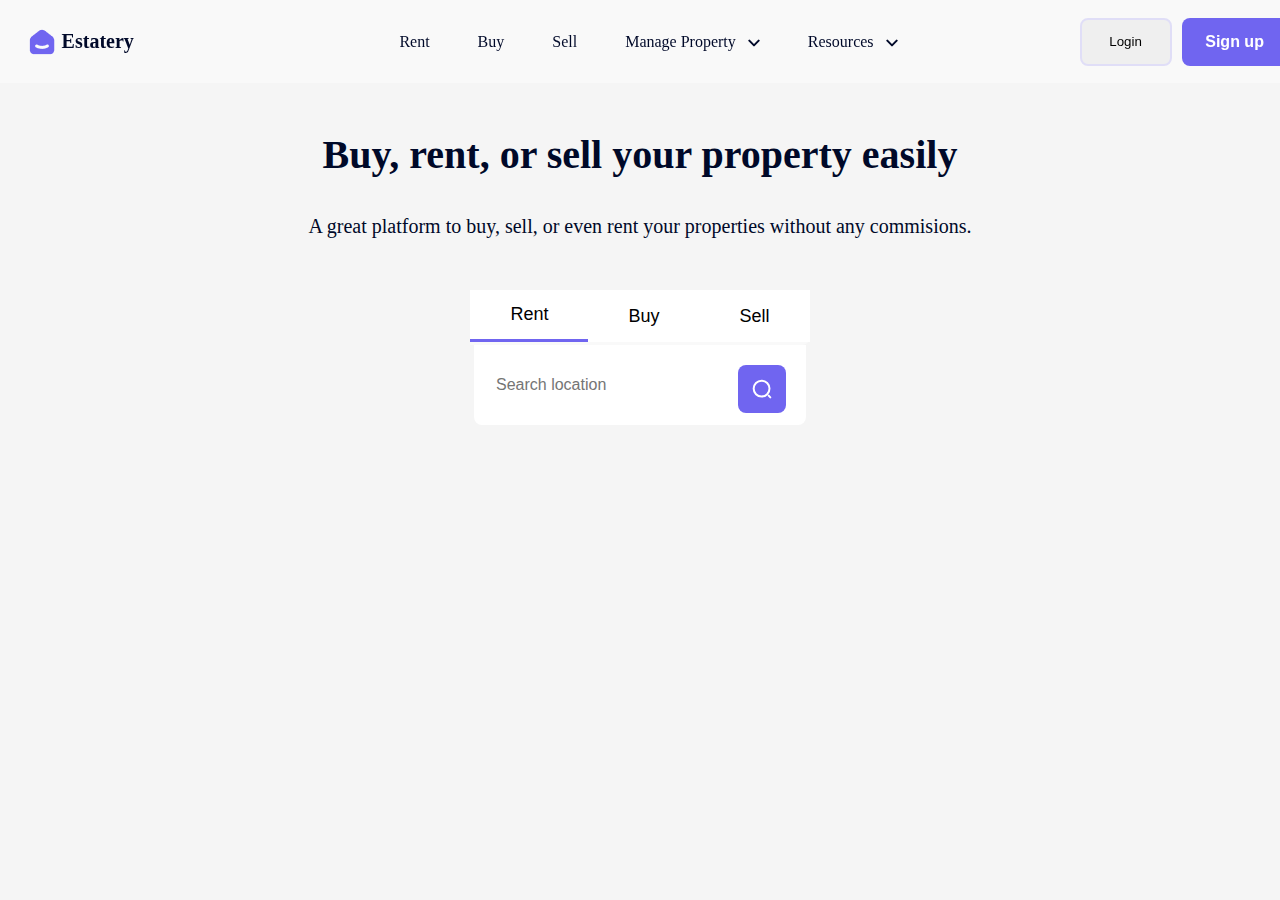
==== index.html @ b4896150 "add header of site" ====
<!DOCTYPE html>
<html lang="en" dir="ltr">
  <head>
    <meta charset="UTF-8" />
    <meta name="viewport" content="width=device-width, initial-scale=1.0" />
    <title>Estatery-website</title>
    <link rel="preconnect" href="https://fonts.googleapis.com" />
    <link rel="preconnect" href="https://fonts.gstatic.com" crossorigin />
    <link
      href="https://fonts.googleapis.com/css2?family=Plus+Jakarta+Sans:ital,wght@0,200..800;1,200..800&display=swap"
      rel="stylesheet"
    />
    <link rel="stylesheet" href="./assest/css/style.css" />
  </head>
  <body>
    <header>
      <div class="header-mobile">
        <div class="logo">
          <img src="./assest/img/logo-mobile.png" alt="logo" />
          <p class="text-logo">Estatery</p>
        </div>
        <div class="hamburger-line">
          <div class="line"></div>
          <div class="line"></div>
        </div>
        <div class="header">
          <div class="login">
            <button class="btn-primary">Sign up</button>
            <button class="btn-secend">Login</button>
          </div>
          <div class="nav">
            <ul class="nav-list">
              <li><a href="#">Rent</a></li>
              <li><a href="#">Buy</a></li>
              <li><a href="#">Sell</a></li>
              <li class="nav-list_children">
                <a href="#">
                  <span>Manage Property</span>
                  <img src="./assest/img/down.svg" alt="down-icon" />
                </a>
              </li>
              <li class="nav-list_children">
                <a href="#"
                  ><span>Resources</span>
                  <img src="./assest/img/down.svg" alt="" />
                </a>
              </li>
            </ul>
          </div>
        </div>
      </div>
      <div class="main-content">
        <h2 class="main-content__heading">
          Buy, rent, or sell your property easily
        </h2>
        <p class="main-content__text">
          A great platform to buy, sell, or even rent your properties without
          any commisions.
        </p>
      </div>
      <div class="box">
        <div class="box-model">
          <button class="boxlinks">Rent</button>
          <button class="boxlinks">Buy</button>
          <button class="boxlinks">Sell</button>
        </div>
        <div class="box-selector">
          <input type="search" placeholder="Search location" />
          <div class="img-box-selector">
            <img src="./assest/img/search.svg" alt="search-icon" />
          </div>
        </div>
      </div>
      <div class="Statistics-rent-home">
        <span>
          <span></span>
          <span></span>
        </span>
        <span></span>
      </div>
    
    </header>
  </body>
</html>
---- assest/css/style.css ----
*, *::after, *::before {
    padding: 0;
    margin: 0;
    list-style: none;
    box-sizing: border-box;
}

:root {
    --color-main:rgba(112, 101, 240, 1);
    --color-text:rgba(0, 9, 41, 1);
    --color-content: rgba(255, 255, 255, 0.4);
    --color-body: #F5F5F5;
    --color-text-btn: rgba(255, 255, 255, 1);
    --color-border: 2px solid rgba(224, 222, 247, 1);
    --color-search: #6C727F;
}

html {
    font-size: 100%;
}

body {
    background-color: var(--color-body);
}


.logo {
    display: flex;
    flex-direction: row;
    align-items: center;
    padding: 1.6rem;
    gap:4px;
    

}




.text-logo {
    font-size: 1.25rem;
    font-weight: 700;
    color: var(--color-text);
}

.header-mobile {
    display: flex;
    justify-content: space-between;
    align-items: center;
    backdrop-filter: blur(80px);
    background: var(--color-content);
}


.line {
    width: 18px;
    height: 3px;
    background-color: var(--color-text);
    margin: 8px 0;
    margin-right: 24px;
}

/* header in desktop */

.header {
    display: none;
}
.login {
    display: flex;
    gap: 10px;
    flex-direction: row-reverse;
}

.btn-primary {
    width: 106px;
    height: 48px;
    background-color: var(--color-main);
    color: var(--color-text-btn);
    border-radius: 8px;
    border: none;
    font-weight: 700;
    font-size: 1rem;
    margin-right: 70px;
}
.btn-secend {
    width: 92px;
    height: 48px;
    border: var(--color-border);
    border-radius: 8px;
}
.nav-list {
    display: flex;
    flex-direction: row;
    gap: 48px;    
}
.nav-list li>a {
    text-decoration: none;
    color: var(--color-text);
    font-size: 1rem;
}

.nav-list_children span {
    margin-right: 8px;
}

/* main-content in mobile */

.main-content {
    display: flex;
    align-items: center;
    gap: 32px;
    flex-direction: column;
    justify-content: center;
}

.main-content__heading {
    font-size: 2.5rem;
    text-align: center;
    color: var(--color-text);
    margin-top: 48px;
}

.main-content__text {
    font-size: 1.25rem;
    color: var(--color-text);
    line-height: 32px;
    text-align: center;
}


/* box-search */

.box{    
  display: flex;
  flex-direction: column;
  align-items: center ;
  justify-content: center;
  margin-left: 24px;
  margin-right: 24px;
  
}
.box-model {
    display: flex;
    flex-direction: row;
    justify-content: center;
    margin: 48px 0 0 0;
    border-top-left-radius: 8px;
    border-bottom-right-radius: 8px;
    border-bottom: 3px solid var(--color-content);
}





.box-model button {
    background-color: var(--color-text-btn);
    border: none;
    outline: none;
    cursor: pointer;
    padding: 14px 40px;
    font-size: 18px;
  }


.box-selector {
    border-radius: 0px 0px 8px 8px;
    background-color: var(--color-text-btn);
    width: 332px;
    height: 80px;
    padding: 20px;
    display: flex;
    justify-content: space-between;


}

.box-selector input {
    border: none;
    background: none;
    margin-top: 0;
    font-size: 16px;
    padding-left: 2px;
    color: var(--color-search);

}

.img-box-selector {
    background-color: var(--color-main);
    border-radius: 8px;
    width: 48px;
    height: 48px;
    display: flex;
    justify-content: center;
    align-items: center;
    padding: 14px 0;
}


.boxlinks:hover, .boxlinks:focus {
    color: var(--color-main);
    border-bottom: 3px solid var(--color-main);
}

.box-model button:first-child {
    border-bottom: 3px solid var(--color-main);
} 


.Statistics-rent-home {
    display: flex;
    justify-content: space-between;
    flex-direction: row;
}


@media screen and (min-width: 768px) {
    .hamburger-line {
        display: none;
    }
   
    .header {
        display: flex;
        flex-direction: row-reverse;
        justify-content: space-between;
        align-items: center;
        gap: 182px;
        flex-wrap: nowrap;
        margin-left: 240px;
        flex-shrink: 0;
    }

}


/* 
@media screen and (min-width: 768px) and (max-width: 1118px) {
    
} */
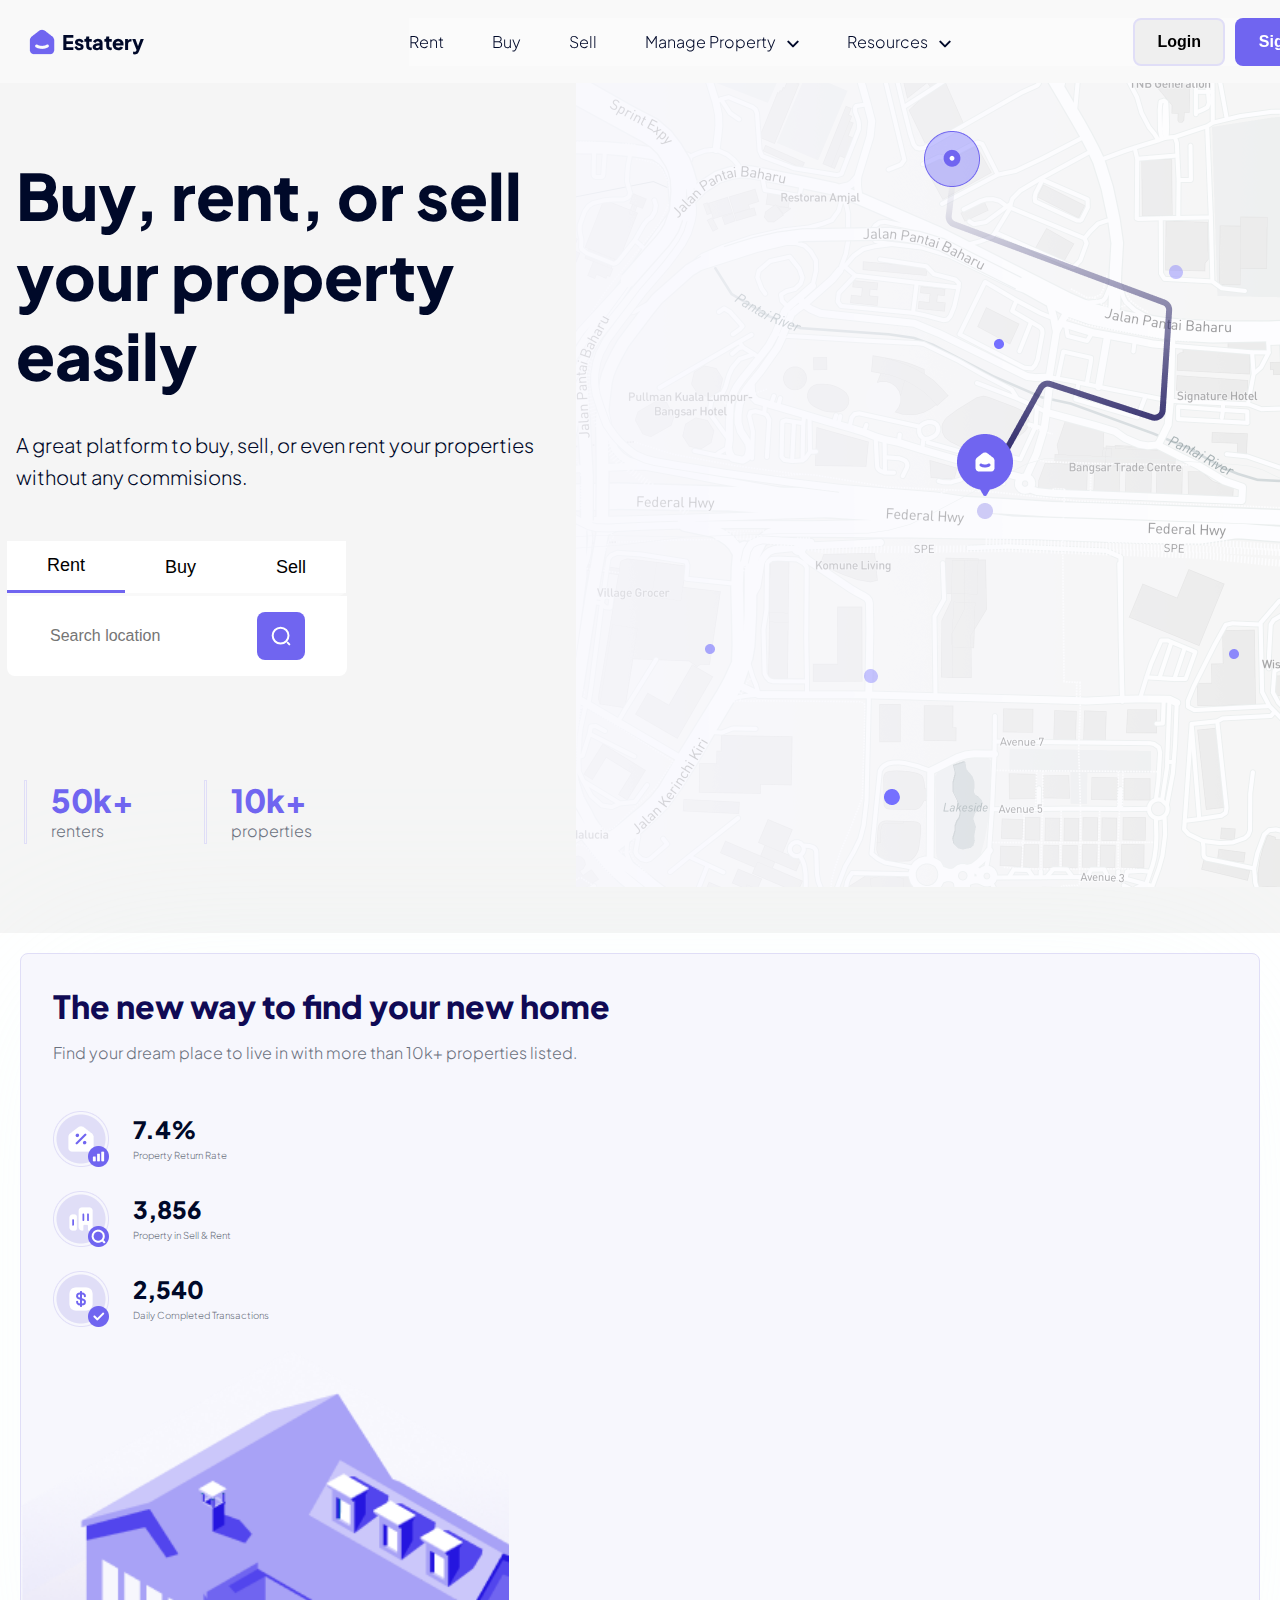
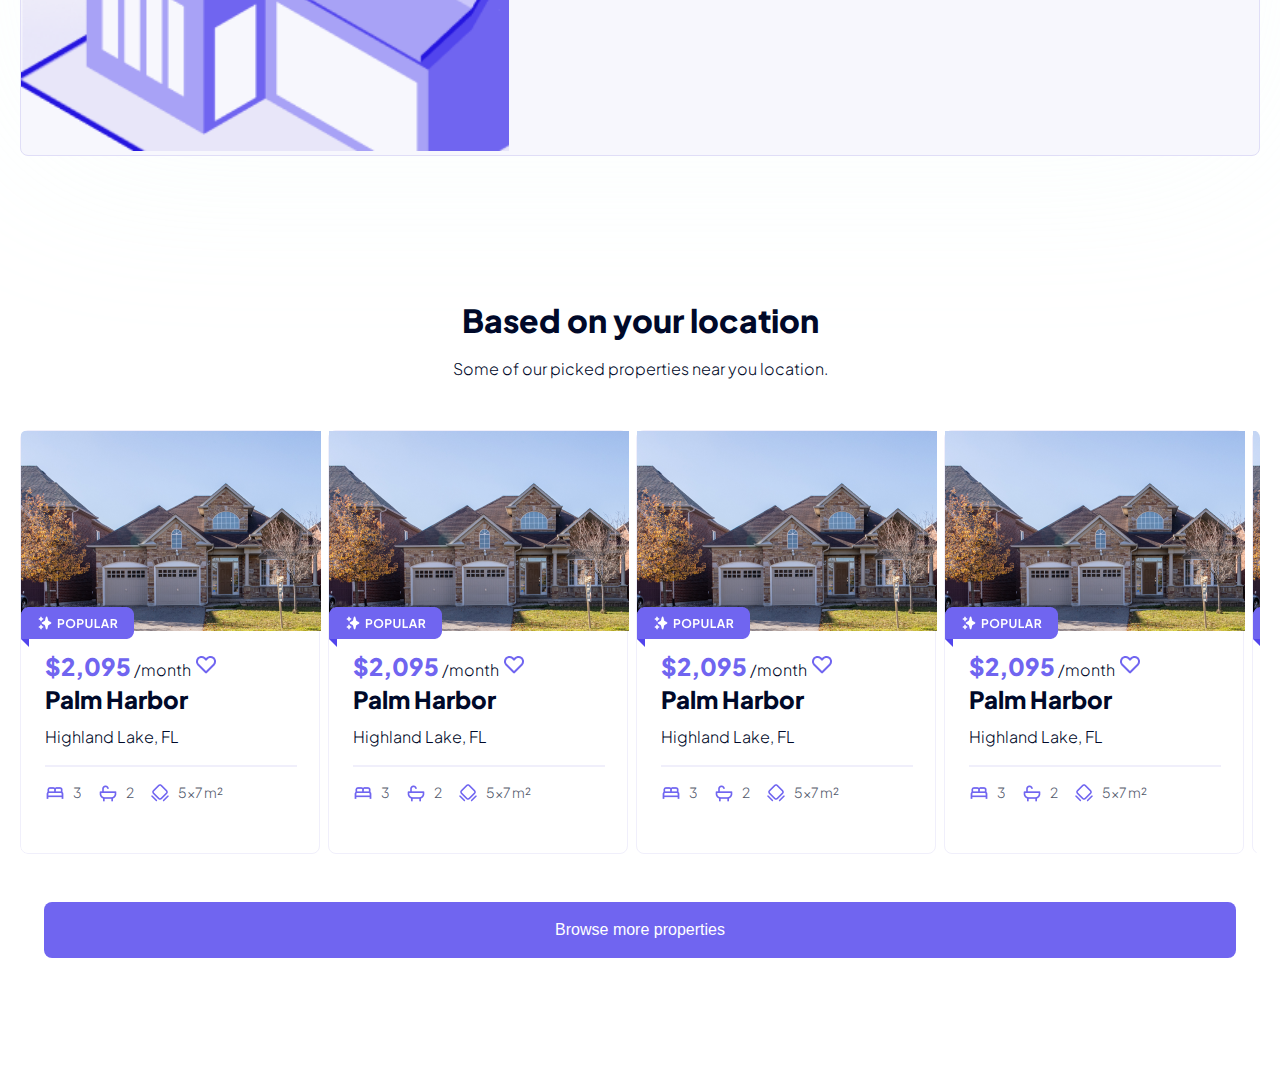
==== commit c903487c: "creat mobile site without footer" ====
--- a/index.html
+++ b/index.html
@@ -4,12 +4,7 @@
     <meta charset="UTF-8" />
     <meta name="viewport" content="width=device-width, initial-scale=1.0" />
     <title>Estatery-website</title>
-    <link rel="preconnect" href="https://fonts.googleapis.com" />
-    <link rel="preconnect" href="https://fonts.gstatic.com" crossorigin />
-    <link
-      href="https://fonts.googleapis.com/css2?family=Plus+Jakarta+Sans:ital,wght@0,200..800;1,200..800&display=swap"
-      rel="stylesheet"
-    />
+    <link rel="stylesheet" href="./assest/css/font.css" />
     <link rel="stylesheet" href="./assest/css/style.css" />
   </head>
   <body>
@@ -49,36 +44,378 @@
           </div>
         </div>
       </div>
-      <div class="main-content">
-        <h2 class="main-content__heading">
-          Buy, rent, or sell your property easily
-        </h2>
-        <p class="main-content__text">
-          A great platform to buy, sell, or even rent your properties without
-          any commisions.
-        </p>
+      <div class="main-box-header">
+        <div class="main-image">
+          <img src="./assest/img/Frame 14074.png" alt="way" />
+        </div>
+        <div>
+          <div class="main-content">
+            <h2 class="main-content__heading">
+              Buy, rent, or sell your property easily
+            </h2>
+            <p class="main-content__text">
+              A great platform to buy, sell, or even rent your properties
+              without any commisions.
+            </p>
+          </div>
+          <div class="model-box">
+            <div class="box box-searching">
+              <div class="box-model">
+                <button class="boxlinks">Rent</button>
+                <button class="boxlinks">Buy</button>
+                <button class="boxlinks">Sell</button>
+              </div>
+              <div>
+                <div class="box-selector">
+                  <input type="search" placeholder="Search location" />
+                  <div class="img-box-selector">
+                    <img src="./assest/img/search.svg" alt="search-icon" />
+                  </div>
+                </div>
+              </div>
+            </div>
+            <div class="statistics">
+              <div class="statistics-line"></div>
+              <span class="statistics-detail">
+                <span>50k+</span>
+                <span class="statistics-rent">renters</span>
+              </span>
+              <div class="statistics-line"></div>
+              <span class="statistics-detail">
+                <span>10k+</span>
+                <span class="statistics-rent">properties</span>
+              </span>
+            </div>
+          </div>
+        </div>
       </div>
-      <div class="box">
-        <div class="box-model">
-          <button class="boxlinks">Rent</button>
-          <button class="boxlinks">Buy</button>
-          <button class="boxlinks">Sell</button>
-        </div>
-        <div class="box-selector">
-          <input type="search" placeholder="Search location" />
-          <div class="img-box-selector">
-            <img src="./assest/img/search.svg" alt="search-icon" />
-          </div>
+    </header>
+    <div class="main">
+      <div class="main-box">
+        <div class="main-text">
+          <h2>The new way to find your new home</h2>
+          <p>
+            Find your dream place to live in with more than 10k+ properties
+            listed.
+          </p>
+        </div>
+        <div class="main-box-detail">
+          <div class="main-detail">
+            <img
+              class="icon"
+              src="./assest/img/return-rate.png"
+              alt="return-rate"
+            />
+            <div>
+              <p class="rate-number">7.4%</p>
+              <p class="rate-text">Property Return Rate</p>
+            </div>
+          </div>
+          <div class="main-detail">
+            <img class="icon" src="./assest/img/sell.png" alt="sell" />
+            <div>
+              <p class="rate-number">3,856</p>
+              <p class="rate-text">Property in Sell & Rent</p>
+            </div>
+          </div>
+          <div class="main-detail">
+            <img
+              class="icon"
+              src="./assest/img/Transactions.png"
+              alt="transactions"
+            />
+            <div>
+              <p class="rate-number">2,540</p>
+              <p class="rate-text">Daily Completed Transactions</p>
+            </div>
+          </div>
+        </div>
+        <div class="box-img">
+          <img class="box-img-home" src="./assest/img/home.png" alt="" />
         </div>
       </div>
-      <div class="Statistics-rent-home">
-        <span>
-          <span></span>
-          <span></span>
-        </span>
-        <span></span>
+      <!-- location home for rent -->
+      <div class="location-home">
+        <div class="location-home__text">
+          <h3 class="location-home__text-heading">Based on your location</h3>
+          <p class="location-home__text-p">
+            Some of our picked properties near you location.
+          </p>
+        </div>
+        <div class="location-home-sections">
+          <div class="location-home-section">
+            <div>
+              <img
+                class="location-home-section-img"
+                src="./assest/img/rent-home-1.png"
+                alt=""
+              />
+              <img class="popular-img" src="./assest/img/popular.png" alt="" />
+            </div>
+            <div class="detail-home">
+              <div>
+                <div class="price">
+                  <span>$2,095</span>
+                  <span class="month-price">/month</span>
+                  <span class="img-heart">
+                    <img
+                      class="img-heart"
+                      src="./assest/img/heart.png"
+                      alt=""
+                    />
+                  </span>
+                  <h4 class="price-title">Palm Harbor</h4>
+                  <p class="price-text">Highland Lake, FL</p>
+                </div>
+                <div class="line-price"></div>
+                <span class="icons-detail-home">
+                  <span class="icon-detail-home">
+                    <img src="./assest/img/Bed.png" alt="bed-icon" />
+                    <span>3</span>
+                  </span>
+                  <span class="icon-detail-home">
+                    <img src="./assest/img/Bath@2x.png" alt="Bath-icon" />
+                    <span>2</span>
+                  </span>
+                  <span class="icon-detail-home">
+                    <img
+                      src="./assest/img/Square Meters.png"
+                      alt="Square-meters-icon"
+                    />
+                    <span>5x7 m²</span>
+                  </span>
+                </span>
+              </div>
+            </div>
+          </div>
+          <div class="location-home-section">
+            <div>
+              <img
+                class="location-home-section-img"
+                src="./assest/img/rent-home-1.png"
+                alt=""
+              />
+              <img class="popular-img" src="./assest/img/popular.png" alt="" />
+            </div>
+            <div class="detail-home">
+              <div>
+                <div class="price">
+                  <span>$2,095</span>
+                  <span class="month-price">/month</span>
+                  <span class="img-heart">
+                    <img
+                      class="img-heart"
+                      src="./assest/img/heart.png"
+                      alt=""
+                    />
+                  </span>
+                  <h4 class="price-title">Palm Harbor</h4>
+                  <p class="price-text">Highland Lake, FL</p>
+                </div>
+                <div class="line-price"></div>
+                <span class="icons-detail-home">
+                  <span class="icon-detail-home">
+                    <img src="./assest/img/Bed.png" alt="bed-icon" />
+                    <span>3</span>
+                  </span>
+                  <span class="icon-detail-home">
+                    <img src="./assest/img/Bath@2x.png" alt="Bath-icon" />
+                    <span>2</span>
+                  </span>
+                  <span class="icon-detail-home">
+                    <img
+                      src="./assest/img/Square Meters.png"
+                      alt="Square-meters-icon"
+                    />
+                    <span>5x7 m²</span>
+                  </span>
+                </span>
+              </div>
+            </div>
+          </div>
+          <div class="location-home-section">
+            <div>
+              <img
+                class="location-home-section-img"
+                src="./assest/img/rent-home-1.png"
+                alt=""
+              />
+              <img class="popular-img" src="./assest/img/popular.png" alt="" />
+            </div>
+            <div class="detail-home">
+              <div>
+                <div class="price">
+                  <span>$2,095</span>
+                  <span class="month-price">/month</span>
+                  <span class="img-heart">
+                    <img
+                      class="img-heart"
+                      src="./assest/img/heart.png"
+                      alt=""
+                    />
+                  </span>
+                  <h4 class="price-title">Palm Harbor</h4>
+                  <p class="price-text">Highland Lake, FL</p>
+                </div>
+                <div class="line-price"></div>
+                <span class="icons-detail-home">
+                  <span class="icon-detail-home">
+                    <img src="./assest/img/Bed.png" alt="bed-icon" />
+                    <span>3</span>
+                  </span>
+                  <span class="icon-detail-home">
+                    <img src="./assest/img/Bath@2x.png" alt="Bath-icon" />
+                    <span>2</span>
+                  </span>
+                  <span class="icon-detail-home">
+                    <img
+                      src="./assest/img/Square Meters.png"
+                      alt="Square-meters-icon"
+                    />
+                    <span>5x7 m²</span>
+                  </span>
+                </span>
+              </div>
+            </div>
+          </div>
+          <div class="location-home-section">
+            <div>
+              <img
+                class="location-home-section-img"
+                src="./assest/img/rent-home-1.png"
+                alt=""
+              />
+              <img class="popular-img" src="./assest/img/popular.png" alt="" />
+            </div>
+            <div class="detail-home">
+              <div>
+                <div class="price">
+                  <span>$2,095</span>
+                  <span class="month-price">/month</span>
+                  <span class="img-heart">
+                    <img
+                      class="img-heart"
+                      src="./assest/img/heart.png"
+                      alt=""
+                    />
+                  </span>
+                  <h4 class="price-title">Palm Harbor</h4>
+                  <p class="price-text">Highland Lake, FL</p>
+                </div>
+                <div class="line-price"></div>
+                <span class="icons-detail-home">
+                  <span class="icon-detail-home">
+                    <img src="./assest/img/Bed.png" alt="bed-icon" />
+                    <span>3</span>
+                  </span>
+                  <span class="icon-detail-home">
+                    <img src="./assest/img/Bath@2x.png" alt="Bath-icon" />
+                    <span>2</span>
+                  </span>
+                  <span class="icon-detail-home">
+                    <img
+                      src="./assest/img/Square Meters.png"
+                      alt="Square-meters-icon"
+                    />
+                    <span>5x7 m²</span>
+                  </span>
+                </span>
+              </div>
+            </div>
+          </div>
+          <div class="location-home-section">
+            <div>
+              <img
+                class="location-home-section-img"
+                src="./assest/img/rent-home-1.png"
+                alt=""
+              />
+              <img class="popular-img" src="./assest/img/popular.png" alt="" />
+            </div>
+            <div class="detail-home">
+              <div>
+                <div class="price">
+                  <span>$2,095</span>
+                  <span class="month-price">/month</span>
+                  <span class="img-heart">
+                    <img
+                      class="img-heart"
+                      src="./assest/img/heart.png"
+                      alt=""
+                    />
+                  </span>
+                  <h4 class="price-title">Palm Harbor</h4>
+                  <p class="price-text">Highland Lake, FL</p>
+                </div>
+                <div class="line-price"></div>
+                <span class="icons-detail-home">
+                  <span class="icon-detail-home">
+                    <img src="./assest/img/Bed.png" alt="bed-icon" />
+                    <span>3</span>
+                  </span>
+                  <span class="icon-detail-home">
+                    <img src="./assest/img/Bath@2x.png" alt="Bath-icon" />
+                    <span>2</span>
+                  </span>
+                  <span class="icon-detail-home">
+                    <img
+                      src="./assest/img/Square Meters.png"
+                      alt="Square-meters-icon"
+                    />
+                    <span>5x7 m²</span>
+                  </span>
+                </span>
+              </div>
+            </div>
+          </div>
+          <div class="location-home-section">
+            <div>
+              <img
+                class="location-home-section-img"
+                src="./assest/img/rent-home-1.png"
+                alt=""
+              />
+              <img class="popular-img" src="./assest/img/popular.png" alt="" />
+            </div>
+            <div class="detail-home">
+              <div>
+                <div class="price">
+                  <span>$2,095</span>
+                  <span class="month-price">/month</span>
+                  <span class="img-heart">
+                    <img
+                      class="img-heart"
+                      src="./assest/img/heart.png"
+                      alt=""
+                    />
+                  </span>
+                  <h4 class="price-title">Palm Harbor</h4>
+                  <p class="price-text">Highland Lake, FL</p>
+                </div>
+                <div class="line-price"></div>
+                <span class="icons-detail-home">
+                  <span class="icon-detail-home">
+                    <img src="./assest/img/Bed.png" alt="bed-icon" />
+                    <span>3</span>
+                  </span>
+                  <span class="icon-detail-home">
+                    <img src="./assest/img/Bath@2x.png" alt="Bath-icon" />
+                    <span>2</span>
+                  </span>
+                  <span class="icon-detail-home">
+                    <img
+                      src="./assest/img/Square Meters.png"
+                      alt="Square-meters-icon"
+                    />
+                    <span>5x7 m²</span>
+                  </span>
+                </span>
+              </div>
+            </div>
+          </div>
+        </div>
+          <button class="btn-browse">Browse more properties</button>
       </div>
-    
-    </header>
+    </div>
   </body>
 </html>
--- a/assest/css/font.css
+++ b/assest/css/font.css
@@ -0,0 +1,40 @@
+@font-face {
+    font-family: "PlusJakartaSans-" ;
+    src: url("../fonts/PlusJakartaSans-Bold.ttf");
+    font-weight: 700;
+    font-style: bold;
+}
+
+
+@font-face {
+    font-family: "PlusJakartaSans" ;
+    src: url("../fonts/PlusJakartaSans-Light.ttf");
+    font-weight: 300;
+    font-style: light;
+}
+
+
+@font-face {
+    font-family: "PlusJakartaSans" ;
+    src: url("../fonts/PlusJakartaSans-ExtraBold.ttf");
+    font-weight: 900;
+    font-weight: bolder;
+}
+
+
+@font-face {
+    font-family: "PlusJakartaSans" ;
+    src: url("../fonts/PlusJakartaSans-Medium.ttf");
+    font-weight: 600;
+}
+
+
+
+@font-face {
+    font-family: "Mulish" ;
+    src: url("../fonts/PlusJakartaSans-Regular.ttf") format(".ttf");
+    font-weight: 400;
+}
+
+
+
--- a/assest/css/style.css
+++ b/assest/css/style.css
@@ -13,6 +13,12 @@
     --color-text-btn: rgba(255, 255, 255, 1);
     --color-border: 2px solid rgba(224, 222, 247, 1);
     --color-search: #6C727F;
+    --color-line: rgba(224, 222, 247, 1);
+    --color-new-home: rgba(16, 10, 85, 1);
+    --color-main-content: rgba(247, 247, 253, 1);
+    --border-div: 1.5px solid rgba(240, 239, 251, 1);
+
+
 }
 
 html {
@@ -21,6 +27,8 @@
 
 body {
     background-color: var(--color-body);
+    font-family: "PlusJakartaSans", sans-serif;    /* overflow-x: hidden; */
+    
 }
 
 
@@ -31,11 +39,7 @@
     padding: 1.6rem;
     gap:4px;
     
-
-}
-
-
-
+}
 
 .text-logo {
     font-size: 1.25rem;
@@ -84,6 +88,9 @@
 }
 .btn-secend {
     width: 92px;
+    font-weight: 700;
+    font-size: 1rem;
+    line-height: 24px;
     height: 48px;
     border: var(--color-border);
     border-radius: 8px;
@@ -103,117 +110,10 @@
     margin-right: 8px;
 }
 
-/* main-content in mobile */
-
-.main-content {
-    display: flex;
-    align-items: center;
-    gap: 32px;
-    flex-direction: column;
-    justify-content: center;
-}
-
-.main-content__heading {
-    font-size: 2.5rem;
-    text-align: center;
-    color: var(--color-text);
-    margin-top: 48px;
-}
-
-.main-content__text {
-    font-size: 1.25rem;
-    color: var(--color-text);
-    line-height: 32px;
-    text-align: center;
-}
-
-
-/* box-search */
-
-.box{    
-  display: flex;
-  flex-direction: column;
-  align-items: center ;
-  justify-content: center;
-  margin-left: 24px;
-  margin-right: 24px;
-  
-}
-.box-model {
-    display: flex;
-    flex-direction: row;
-    justify-content: center;
-    margin: 48px 0 0 0;
-    border-top-left-radius: 8px;
-    border-bottom-right-radius: 8px;
-    border-bottom: 3px solid var(--color-content);
-}
-
-
-
-
-
-.box-model button {
-    background-color: var(--color-text-btn);
-    border: none;
-    outline: none;
-    cursor: pointer;
-    padding: 14px 40px;
-    font-size: 18px;
-  }
-
-
-.box-selector {
-    border-radius: 0px 0px 8px 8px;
-    background-color: var(--color-text-btn);
-    width: 332px;
-    height: 80px;
-    padding: 20px;
-    display: flex;
-    justify-content: space-between;
-
-
-}
-
-.box-selector input {
-    border: none;
-    background: none;
-    margin-top: 0;
-    font-size: 16px;
-    padding-left: 2px;
-    color: var(--color-search);
-
-}
-
-.img-box-selector {
-    background-color: var(--color-main);
-    border-radius: 8px;
-    width: 48px;
-    height: 48px;
-    display: flex;
-    justify-content: center;
-    align-items: center;
-    padding: 14px 0;
-}
-
-
-.boxlinks:hover, .boxlinks:focus {
-    color: var(--color-main);
-    border-bottom: 3px solid var(--color-main);
-}
-
-.box-model button:first-child {
-    border-bottom: 3px solid var(--color-main);
-} 
-
-
-.Statistics-rent-home {
-    display: flex;
-    justify-content: space-between;
-    flex-direction: row;
-}
-
-
+
+.main-image {
+    display: none;
+}
 @media screen and (min-width: 768px) {
     .hamburger-line {
         display: none;
@@ -227,13 +127,462 @@
         gap: 182px;
         flex-wrap: nowrap;
         margin-left: 240px;
+        backdrop-filter: blur(80px);
         flex-shrink: 0;
-    }
-
-}
-
-
-/* 
-@media screen and (min-width: 768px) and (max-width: 1118px) {
-    
-} */+    
+   }
+   .main-image {
+    display: block;
+    width: 704px;
+    height: 850px;
+   }
+}
+
+/* main-content in mobile */
+
+.main-content {
+    display: flex;
+    align-items: center;
+    gap: 32px;
+    flex-direction: column;
+    /* justify-content: center; */
+    padding-left: 16px;
+    padding-right: 16px;
+}
+
+.main-content__heading {
+    font-size: 2.5rem;
+    text-align: center;
+    color: var(--color-text);
+    margin-top: 48px;
+}
+
+.main-content__text {
+    font-size: 1.25rem;
+    color: var(--color-text);
+    line-height: 32px;
+    text-align: center;
+}
+
+.box-searching {
+    display: none ;
+}
+
+@media screen and (min-width:768px) {
+    .main-box-header {
+        display: flex;
+        flex-direction: row-reverse;
+        margin-left: 160px;
+    }
+    
+    .main-content {
+        display: flex;
+        gap: 32px;
+        flex-direction: column;
+    }
+    .main-content__heading {
+          font-size: 4rem;
+        width: 544px;
+        height: 210px;
+        text-align: left;
+        margin-top: 72px;
+    }
+    .model-box {
+        display: flex;
+        flex-direction: column-reverse;
+        position: absolute;
+
+        
+
+    }
+    .box-searching {
+        margin-bottom: 56px;
+    }
+
+}
+/* box-search */
+
+.box{    
+    display: flex;
+    flex-direction: column;
+    align-items: center ;
+    justify-content: center;
+    width: 327px;
+  }
+  .model-box {
+    display: flex;
+    justify-content: center;
+    align-items: center;
+    flex-direction: column;
+    /* margin-left: 60px; */
+
+  }
+  .box-model {
+      display: flex;
+      flex-direction: row;
+      justify-content: center;
+      margin: 48px 0 0 0;
+      border-top-left-radius: 8px;
+      border-bottom-right-radius: 8px;
+      border-bottom: 3px solid var(--color-content);
+      /* width: 375px; */
+
+  }
+
+  
+  .box-model button {
+      background-color: var(--color-text-btn);
+      border: none;
+      outline: none;
+      cursor: pointer;
+      padding: 14px 40px;
+      font-size: 18px;
+    }
+  
+  
+  .box-selector {
+      border-radius: 0px 0px 8px 8px;
+      background-color: var(--color-text-btn);
+      width: 340px;
+      height: 80px;
+      padding: 14px;
+      display: flex;
+      justify-content: center;
+      align-items: center;
+  
+  
+  }
+  
+  .box-selector input {
+      border: none;
+      background: none;
+      margin-top: 0;
+      font-size: 16px;
+      padding-left: 2px;
+      color: var(--color-search);
+  
+  }
+  
+  .img-box-selector {
+      background-color: var(--color-main);
+      border-radius: 8px;
+      width: 48px;
+      height: 48px;
+      display: flex;
+      justify-content: center;
+      align-items: center;
+      padding: 14px 0;
+  }
+  
+  
+  .boxlinks:hover, .boxlinks:focus {
+      color: var(--color-main);
+      border-bottom: 3px solid var(--color-main);
+  }
+  
+  .box-model button:first-child {
+      border-bottom: 3px solid var(--color-main);
+      /* color: var(--color-main); */
+
+  } 
+  
+  
+  .statistics {
+      display: flex;
+      margin: 48px 0;    
+  }
+  
+  .statistics-line {
+      width: 3px;
+      height: 64px;
+      border: 1px solid var(--color-line);
+      margin-left: 24px;
+      margin-right: 24px;
+  }
+  
+  .statistics-detail span:first-child {
+      font-size: 32px;
+      font-weight: 700;
+      color: var(--color-main);
+      /* margin-right: 80px; */
+      margin-right: 46px;
+  }
+  
+  .statistics-rent {
+      color: var(--color-search);
+      font-size: 16px;
+  } 
+  
+  .statistics-properties {
+      margin-left: 27px;
+  }
+  
+  .main {
+      background-color: var(--color-text-btn);
+      padding: 20px;
+      
+  }
+  
+  
+  .main-box {
+      border: 1.5px solid var(--color-line);
+      background-color: var(--color-main-content);
+      box-shadow: 0px 4px 200px 0px rgba(232, 249, 247, 0.2);
+      /* margin: 48px 24px; */
+      border-radius: 8px;
+      margin-bottom: 48px;
+  }
+  
+  .main-text  {
+      margin: 32px 19px 48px 32px;
+  
+  }
+  .main-text h2{
+      font-size: 32px;
+      font-weight: 700;
+      color: var(--color-new-home);
+      margin-bottom: 1rem;
+      margin-top: 2rem;
+  }
+  
+  .main-text p{
+      font-size: 16px;
+      font-weight: 14px;
+      color: var(--color-search);
+      margin-bottom: 3rem;
+  }
+  
+  
+  .icon {
+      width: 56px;
+      height: 56px;
+      margin-left: 2rem;
+  }
+  .box-img {
+      overflow-x: hidden;
+  }
+  
+  
+  .box-img-home {
+      height: 400px;
+  
+  }
+  
+  
+  .main-detail {
+      display: flex;
+      gap: 24px;
+      margin-bottom: 24px;
+      
+  }
+  
+  .rate-number {
+      font-size: 1.5rem;
+      font-weight: 700;
+      line-height: 2.25rem;
+      color: var(--color-text);
+  }
+  
+  
+  .rate-text {
+      font-size: 0.6rem;
+      font-weight: 400;
+      text-align: center;
+      line-height: 1.01rem;
+      color: var(--color-search);
+  }
+  
+  .box-search-location {
+    display: none;
+  }
+  
+  
+  @media screen and (min-width:768px) {
+    
+    .main-content__text {
+      text-align: left;  
+      margin-top: 32px; 
+     }
+      .main-content__heading {
+          font-size: 4rem;
+          width: 544px;
+          height: 210px;
+          text-align: left;
+          margin-top: 72px;
+  
+      }
+      .statistics .statistics-detail{
+        display: flex;
+        flex-direction: column;
+      }
+      .box-search-location {
+        width: 783px;
+        height: 104px;
+        position: relative;
+        top: 702px;
+        left: 160px;
+        border-radius: 0px 8px 8px 8px;
+        background: var(--color-body);
+      }
+    
+  }
+  
+/* location part */
+
+.location-home {
+    height: 850px;
+    display: flex;
+    flex-direction: column;
+}
+
+
+.location-home__text {
+    padding: 48px 24px;
+    color: var(--color-text);
+}
+
+.location-home__text-heading {
+    font-size: 2rem;
+    line-height: 40px;
+    font-weight: 700;
+    margin-top: 48px;
+    text-align: center;
+}
+
+.location-home__text-p {
+    line-height: 25.6px;
+    font-size: 16px;
+    text-align: center;
+    margin-top: 16px;
+}
+
+.location-home-sections {
+    display: flex;
+    overflow-x: auto;
+    flex-direction: row;
+    flex-wrap: nowrap;
+    gap: 8px;
+    border-radius: 8px;
+
+}
+
+
+.location-home-section {
+    border-radius: 8px;
+    border: var(--border-div);
+    width: 300px;
+    height: 424px;
+    background-color: var(--color-text-btn);
+    flex-shrink: 0;
+    position: relative;
+}
+
+.popular-img {
+    position: absolute;
+    top: 11rem;
+}
+
+.price {
+    margin: 16px  63px  4px 24px;
+    position: relative;
+    /* 8 top shod */
+}
+
+.month-price {
+    color: var(--color-text)
+}
+
+.img-heart-border {
+    display: flex;
+    justify-content: center;
+    align-items: center;
+    width: 48px;
+    height: 48px;
+    position: absolute;
+    left: 12rem;
+    top: 4px;
+    border-radius: 50%;
+    border: 1.5px solid rgba(232, 230, 249, 1);
+}
+
+.img-heart {
+    width: 24px;
+    height: 24px;
+  
+}
+
+.price span:first-child {
+    font-size: 1.5rem;
+    color: var(--color-main);
+    font-weight: 800;
+}
+
+.price-title {
+    font-size: 1.5rem;
+    line-height: 36px;
+    font-weight: 700;
+    color: var(--color-text);
+}
+
+.price-text {
+    color: var(--color-text);
+    font-size: 1rem;
+    font-weight: 400;
+    line-height: 24px;
+    margin-top: 8px;
+
+}
+
+.line-price {
+    width: 252px;
+    height: 0px;
+    top: 356px;
+    left: 32px;
+    border: var(--border-div);
+    margin: 16px 24px;
+}
+.icons-detail-home {
+    margin: 16px 96px 32px 24px;
+    display: flex;
+    gap: 16px;
+}
+
+.icon-detail-home {
+    width: 180px;
+    display: flex;
+    gap: 8px;
+    height: 20px;
+    
+}
+ .icon-detail-home span {
+    font-size: 0.875rem;
+    font-weight: 400;
+    opacity: 70%;
+    text-wrap: nowrap;
+    color: var(--color-text);
+ }
+
+.icon-detail-home img {
+    width: 20px;
+    height: 20px;
+}
+
+.btn-browse {
+    font-size: 1rem;
+    align-items: center;
+    line-height: 24px;
+    background-color: var(--color-main);
+    margin: 48px 24px;
+    border: none;
+    color: var(--color-text-btn);
+    border-radius: 8px;
+    padding: 16px 32px;
+    text-wrap: nowrap;
+    /* top: 716px;
+    left: 24px;
+    gap: 10px; */
+}
+
+
+
+
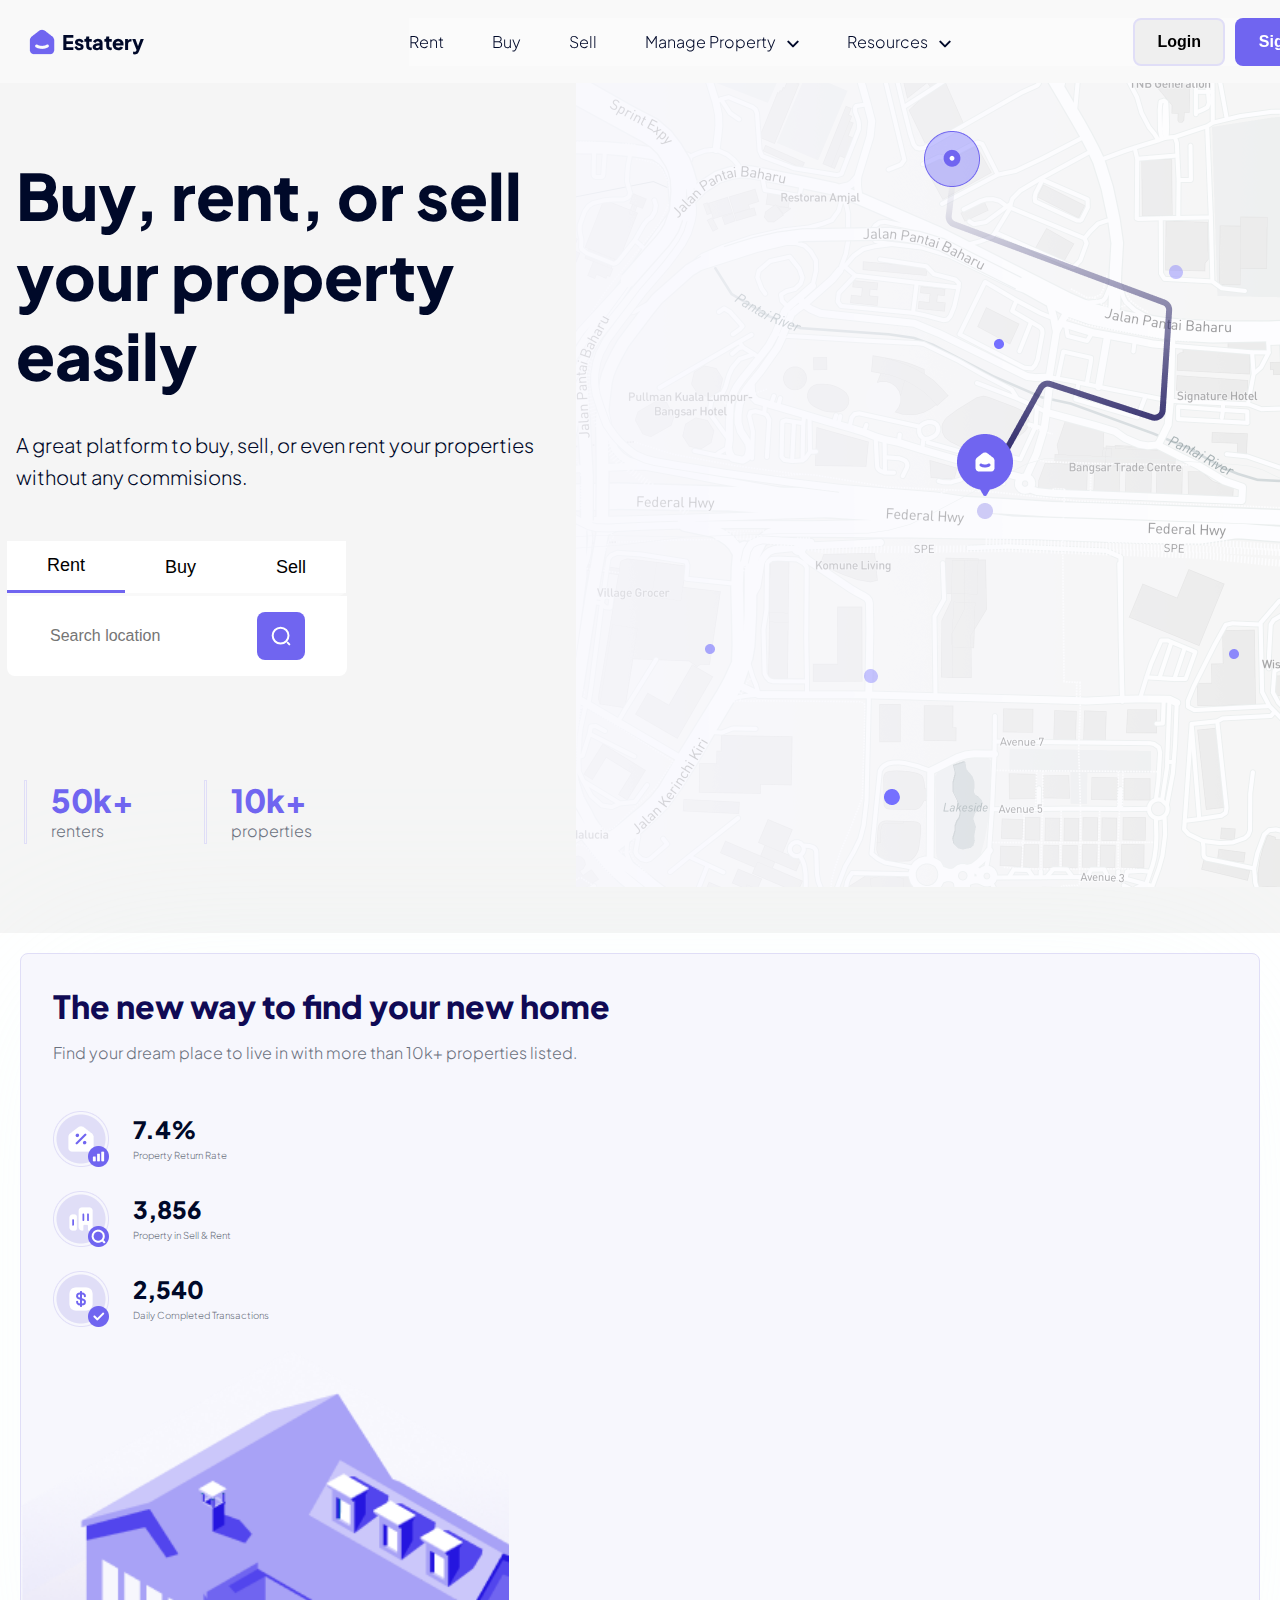
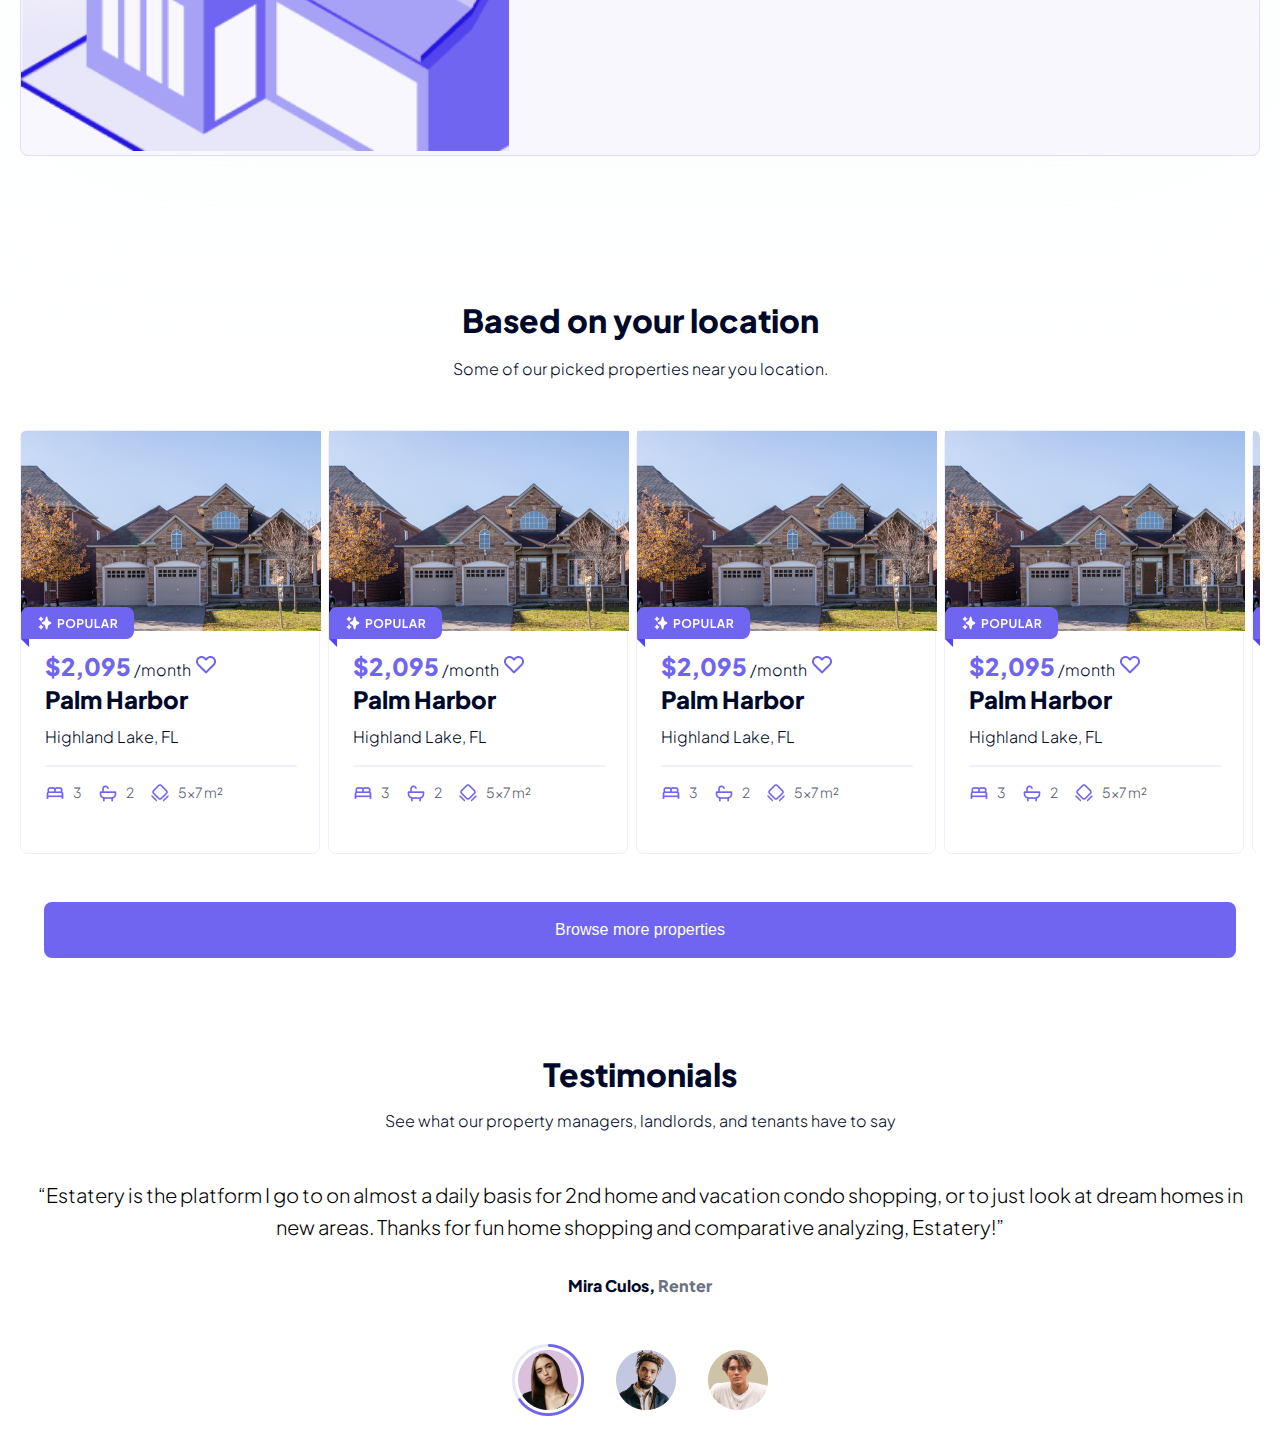
==== commit fe8e57ce: "creat Testimonials-contact" ====
--- a/index.html
+++ b/index.html
@@ -414,7 +414,25 @@
             </div>
           </div>
         </div>
-          <button class="btn-browse">Browse more properties</button>
+        <button class="btn-browse">Browse more properties</button>
+      </div>
+      <div class="Testimonials">
+        <h3>Testimonials</h3>
+        <p>
+          See what our property managers, landlords, and tenants have to say
+        </p>
+      </div>
+      <div class="Testimonials-content">
+        <p class="Testimonials-content_text">
+          “Estatery is the platform I go to on almost a daily basis for 2nd home
+          and vacation condo shopping, or to just look at dream homes in new
+          areas. Thanks for fun home shopping and comparative analyzing,
+          Estatery!”
+        </p>
+        <p class="author">Mira Culos, <span>Renter</span> </p>
+      </div>
+      <div class="Testimonials-contant">
+        <img class="Testimonials-contant__img" src="./assest/img/Testimonials-contact.png" alt="">
       </div>
     </div>
   </body>
--- a/assest/css/style.css
+++ b/assest/css/style.css
@@ -583,6 +583,51 @@
     gap: 10px; */
 }
 
-
-
-
+.Testimonials h3{
+    font-size: 2rem;
+    text-align: center;
+    font-weight: 700;
+    line-height: 40px;
+    color: var(--color-text);
+}
+.Testimonials p {
+    font-size: 1rem;
+    font-weight: 400;
+    color: rgba(0, 9, 41, 1);
+    margin: 16px 24px 48px 24px;
+    text-align: center;
+}
+.Testimonials-content {
+    display: flex;
+    flex-direction: column;
+    gap: 32px;
+    text-align: center;
+}
+
+.Testimonials-content_text {
+    font-size: 1.25rem;
+    line-height: 32px;
+    font-weight: 400;
+    text-align: center;    
+}
+
+
+.author {
+    color: rgba(0, 9, 41, 1);
+    font-size: 1rem;
+    font-weight: 700;
+    margin-bottom: 48px;
+}
+
+
+.author span{
+    color: #6C727F;
+}
+
+
+.Testimonials-contant {
+    display: flex;
+    align-items: center;
+    justify-content: center;
+}
+
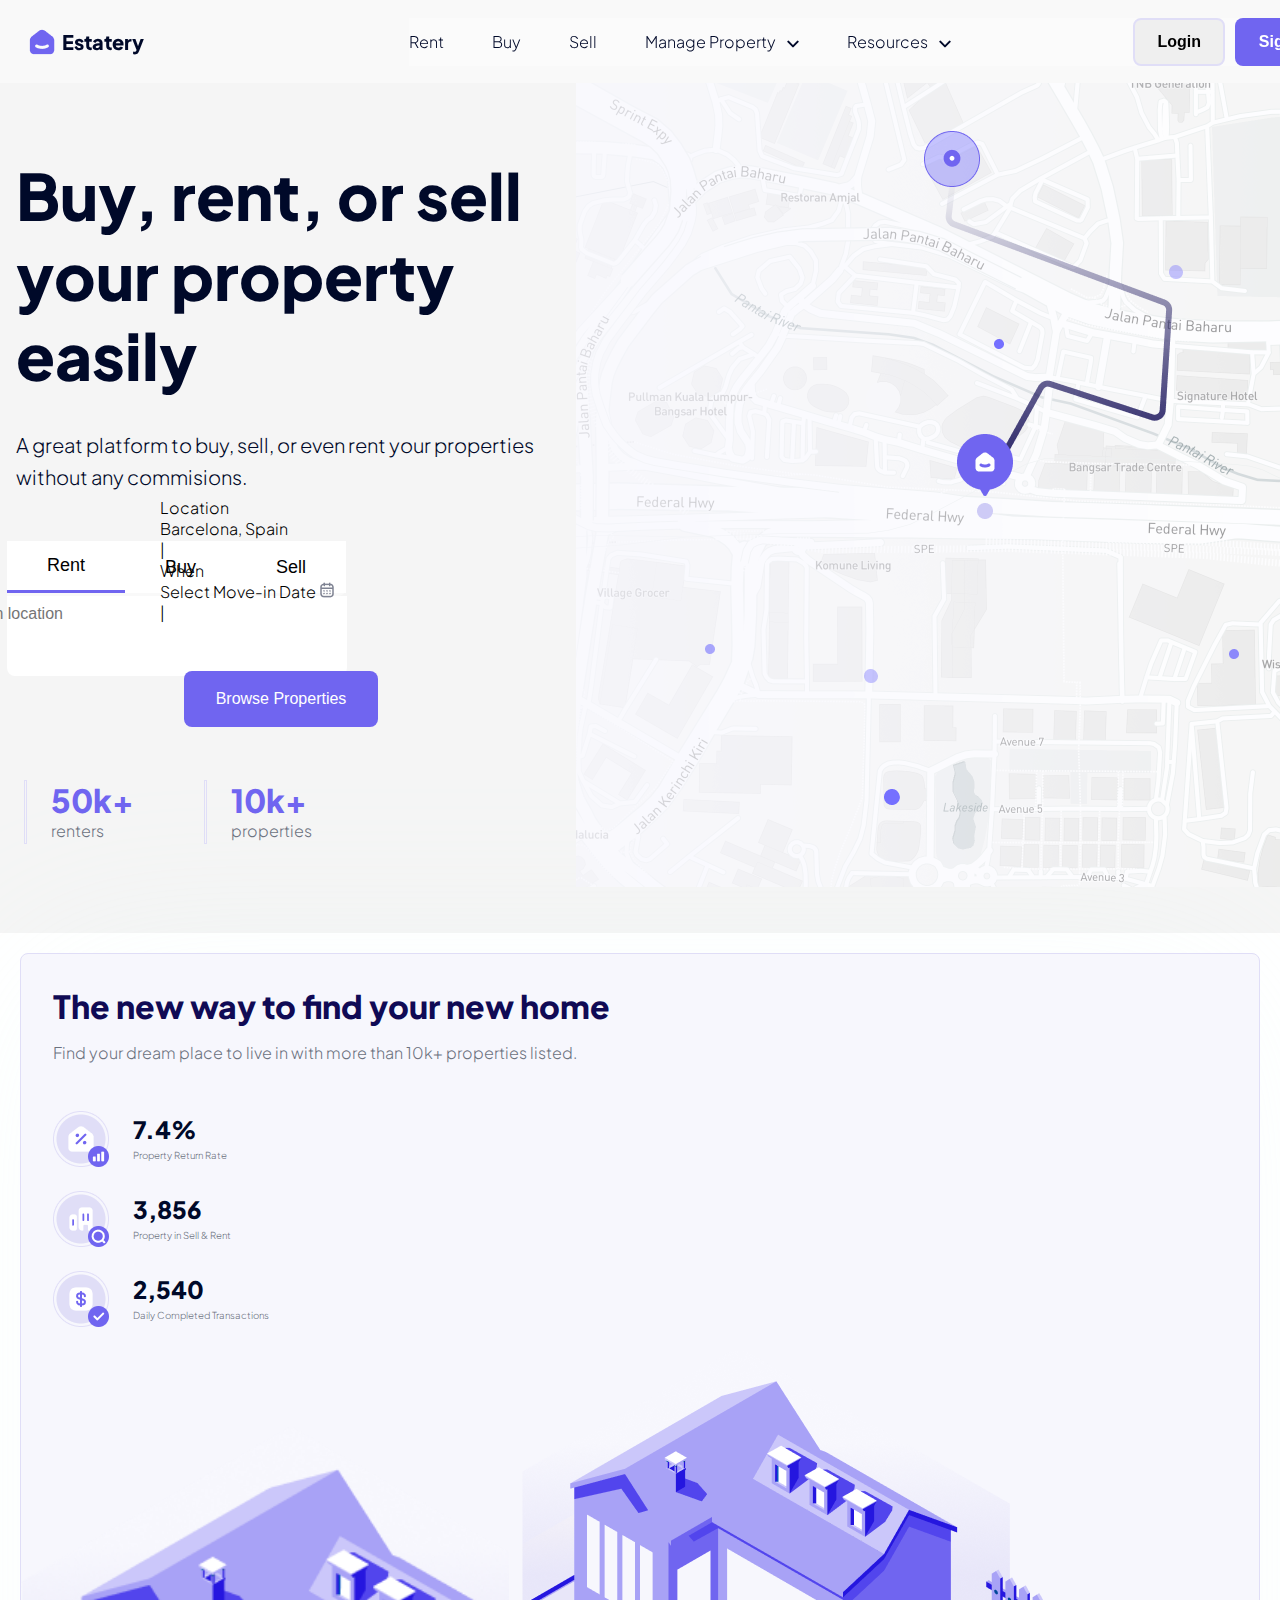
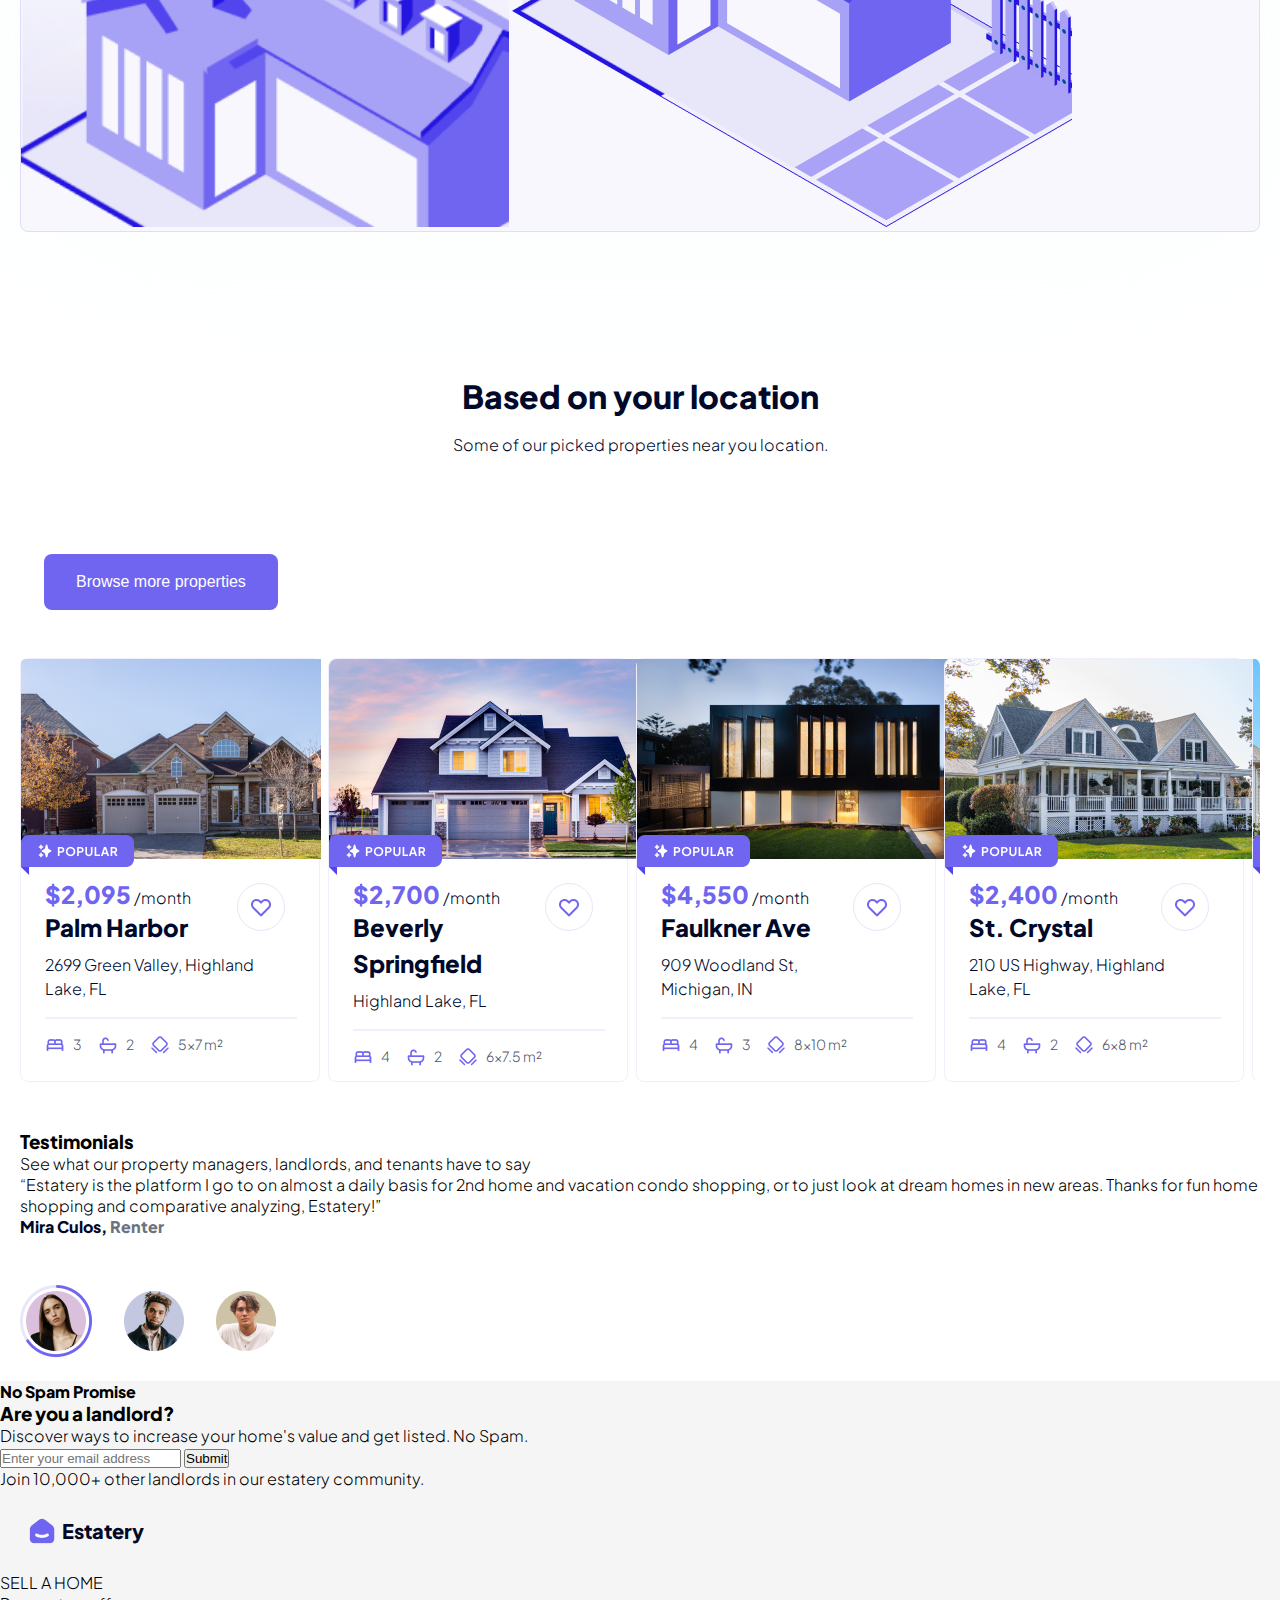
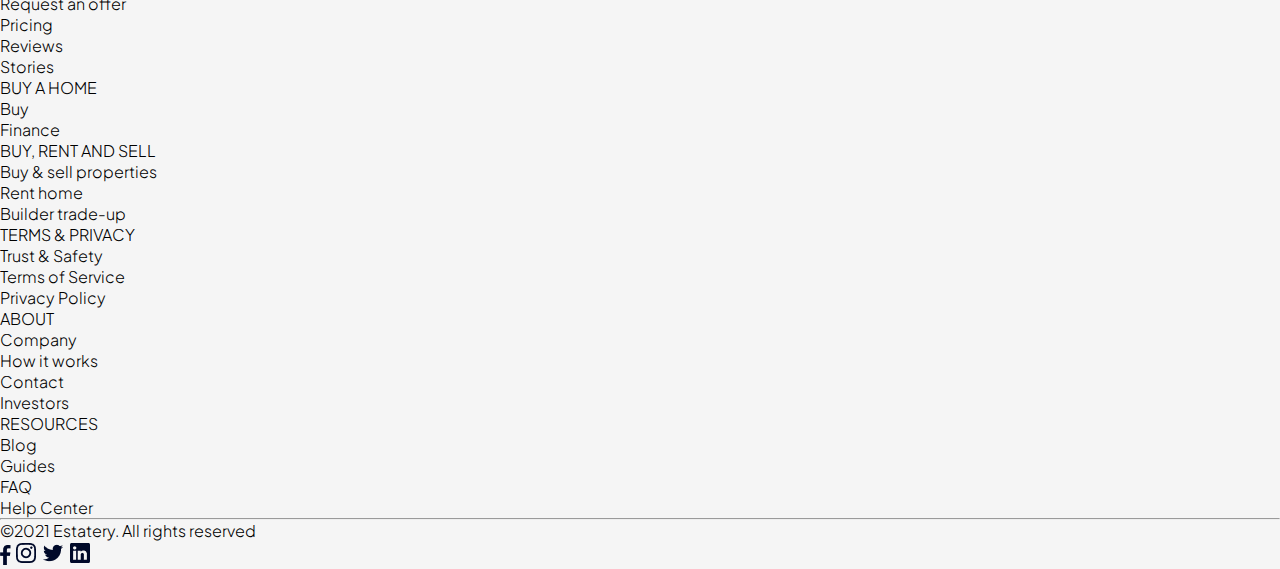
==== commit 06999a95: "creat Testimonials-contact" ====
--- a/index.html
+++ b/index.html
@@ -5,6 +5,7 @@
     <meta name="viewport" content="width=device-width, initial-scale=1.0" />
     <title>Estatery-website</title>
     <link rel="stylesheet" href="./assest/css/font.css" />
+    <link rel="stylesheet" href="./assest/css/media.css" />
     <link rel="stylesheet" href="./assest/css/style.css" />
   </head>
   <body>
@@ -67,9 +68,27 @@
               </div>
               <div>
                 <div class="box-selector">
-                  <input type="search" placeholder="Search location" />
-                  <div class="img-box-selector">
-                    <img src="./assest/img/search.svg" alt="search-icon" />
+                  <div class="search-location">
+                    <input type="search" placeholder="Search location" />
+                    <div class="img-box-selector">
+                      <img src="./assest/img/search.svg" alt="search-icon" />
+                    </div>
+                  </div>
+                  <div class="box-search-find-home">
+                    <div class="location">
+                      <p>Location</p>
+                      <span>Barcelona, Spain</span>
+                    </div>
+                    <div>|</div>
+                    <div class="when-time">
+                      <p>When</p>
+                      <span class="select-date"
+                        >Select Move-in Date
+                        <img src="./assest/img/calender.png" alt=""
+                      /></span>
+                    </div>
+                    <div>|</div>
+                    <button class="btn-browse">Browse Properties</button>
                   </div>
                 </div>
               </div>
@@ -92,55 +111,65 @@
     </header>
     <div class="main">
       <div class="main-box">
-        <div class="main-text">
-          <h2>The new way to find your new home</h2>
-          <p>
-            Find your dream place to live in with more than 10k+ properties
-            listed.
-          </p>
-        </div>
-        <div class="main-box-detail">
-          <div class="main-detail">
-            <img
-              class="icon"
-              src="./assest/img/return-rate.png"
-              alt="return-rate"
-            />
-            <div>
-              <p class="rate-number">7.4%</p>
-              <p class="rate-text">Property Return Rate</p>
-            </div>
-          </div>
-          <div class="main-detail">
-            <img class="icon" src="./assest/img/sell.png" alt="sell" />
-            <div>
-              <p class="rate-number">3,856</p>
-              <p class="rate-text">Property in Sell & Rent</p>
-            </div>
-          </div>
-          <div class="main-detail">
-            <img
-              class="icon"
-              src="./assest/img/Transactions.png"
-              alt="transactions"
-            />
-            <div>
-              <p class="rate-number">2,540</p>
-              <p class="rate-text">Daily Completed Transactions</p>
+        <div>
+          <div class="main-text">
+            <h2>The new way to find your new home</h2>
+            <p>
+              Find your dream place to live in with more than 10k+ properties
+              listed.
+            </p>
+          </div>
+          <div class="main-box-detail">
+            <div class="main-detail">
+              <img
+                class="icon"
+                src="./assest/img/return-rate.png"
+                alt="return-rate"
+              />
+              <div>
+                <p class="rate-number">7.4%</p>
+                <p class="rate-text">Property Return Rate</p>
+              </div>
+            </div>
+            <div class="main-detail">
+              <img class="icon" src="./assest/img/sell.png" alt="sell" />
+              <div>
+                <p class="rate-number">3,856</p>
+                <p class="rate-text">Property in Sell & Rent</p>
+              </div>
+            </div>
+            <div class="main-detail">
+              <img
+                class="icon"
+                src="./assest/img/Transactions.png"
+                alt="transactions"
+              />
+              <div>
+                <p class="rate-number">2,540</p>
+                <p class="rate-text">Daily Completed Transactions</p>
+              </div>
             </div>
           </div>
         </div>
         <div class="box-img">
           <img class="box-img-home" src="./assest/img/home.png" alt="" />
+          <img
+            class="box-img-home-desktop"
+            src="./assest/img/home-site-desctop.png"
+            alt=""
+          />
         </div>
       </div>
       <!-- location home for rent -->
       <div class="location-home">
-        <div class="location-home__text">
-          <h3 class="location-home__text-heading">Based on your location</h3>
-          <p class="location-home__text-p">
-            Some of our picked properties near you location.
-          </p>
+        <div class="location-home__text-wrapper">
+          <div class="location-home__text">
+            <h3 class="location-home__text-heading">Based on your location</h3>
+            <p class="location-home__text-p">
+              Some of our picked properties near you location.
+            </p>
+          </div>
+          <button class="btn-browse">Browse more properties</button>
         </div>
         <div class="location-home-sections">
           <div class="location-home-section">
@@ -157,7 +186,7 @@
                 <div class="price">
                   <span>$2,095</span>
                   <span class="month-price">/month</span>
-                  <span class="img-heart">
+                  <span class="img-heart-border">
                     <img
                       class="img-heart"
                       src="./assest/img/heart.png"
@@ -165,7 +194,7 @@
                     />
                   </span>
                   <h4 class="price-title">Palm Harbor</h4>
-                  <p class="price-text">Highland Lake, FL</p>
+                  <p class="price-text">2699 Green Valley, Highland Lake, FL</p>
                 </div>
                 <div class="line-price"></div>
                 <span class="icons-detail-home">
@@ -192,7 +221,7 @@
             <div>
               <img
                 class="location-home-section-img"
-                src="./assest/img/rent-home-1.png"
+                src="./assest/img/home-img2.png"
                 alt=""
               />
               <img class="popular-img" src="./assest/img/popular.png" alt="" />
@@ -200,23 +229,23 @@
             <div class="detail-home">
               <div>
                 <div class="price">
-                  <span>$2,095</span>
+                  <span>$2,700</span>
                   <span class="month-price">/month</span>
-                  <span class="img-heart">
+                  <span class="img-heart-border">
                     <img
                       class="img-heart"
                       src="./assest/img/heart.png"
                       alt=""
                     />
                   </span>
-                  <h4 class="price-title">Palm Harbor</h4>
+                  <h4 class="price-title">Beverly Springfield</h4>
                   <p class="price-text">Highland Lake, FL</p>
                 </div>
                 <div class="line-price"></div>
                 <span class="icons-detail-home">
                   <span class="icon-detail-home">
                     <img src="./assest/img/Bed.png" alt="bed-icon" />
-                    <span>3</span>
+                    <span>4</span>
                   </span>
                   <span class="icon-detail-home">
                     <img src="./assest/img/Bath@2x.png" alt="Bath-icon" />
@@ -227,7 +256,7 @@
                       src="./assest/img/Square Meters.png"
                       alt="Square-meters-icon"
                     />
-                    <span>5x7 m²</span>
+                    <span>6x7.5 m²</span>
                   </span>
                 </span>
               </div>
@@ -237,42 +266,42 @@
             <div>
               <img
                 class="location-home-section-img"
-                src="./assest/img/rent-home-1.png"
-                alt=""
+                src="./assest/img/home-img3.png"
+                alt="home-img"
               />
               <img class="popular-img" src="./assest/img/popular.png" alt="" />
             </div>
             <div class="detail-home">
               <div>
                 <div class="price">
-                  <span>$2,095</span>
+                  <span>$4,550</span>
                   <span class="month-price">/month</span>
-                  <span class="img-heart">
+                  <span class="img-heart-border">
                     <img
                       class="img-heart"
                       src="./assest/img/heart.png"
                       alt=""
                     />
                   </span>
-                  <h4 class="price-title">Palm Harbor</h4>
-                  <p class="price-text">Highland Lake, FL</p>
+                  <h4 class="price-title">Faulkner Ave</h4>
+                  <p class="price-text">909 Woodland St, Michigan, IN</p>
                 </div>
                 <div class="line-price"></div>
                 <span class="icons-detail-home">
                   <span class="icon-detail-home">
                     <img src="./assest/img/Bed.png" alt="bed-icon" />
+                    <span>4</span>
+                  </span>
+                  <span class="icon-detail-home">
+                    <img src="./assest/img/Bath@2x.png" alt="Bath-icon" />
                     <span>3</span>
-                  </span>
-                  <span class="icon-detail-home">
-                    <img src="./assest/img/Bath@2x.png" alt="Bath-icon" />
-                    <span>2</span>
                   </span>
                   <span class="icon-detail-home">
                     <img
                       src="./assest/img/Square Meters.png"
                       alt="Square-meters-icon"
                     />
-                    <span>5x7 m²</span>
+                    <span>8x10 m²</span>
                   </span>
                 </span>
               </div>
@@ -282,7 +311,7 @@
             <div>
               <img
                 class="location-home-section-img"
-                src="./assest/img/rent-home-1.png"
+                src="./assest/img/home-img4.png"
                 alt=""
               />
               <img class="popular-img" src="./assest/img/popular.png" alt="" />
@@ -290,23 +319,23 @@
             <div class="detail-home">
               <div>
                 <div class="price">
-                  <span>$2,095</span>
+                  <span>$2,400</span>
                   <span class="month-price">/month</span>
-                  <span class="img-heart">
+                  <span class="img-heart-border">
                     <img
                       class="img-heart"
                       src="./assest/img/heart.png"
                       alt=""
                     />
                   </span>
-                  <h4 class="price-title">Palm Harbor</h4>
-                  <p class="price-text">Highland Lake, FL</p>
+                  <h4 class="price-title">St. Crystal</h4>
+                  <p class="price-text">210 US Highway, Highland Lake, FL</p>
                 </div>
                 <div class="line-price"></div>
                 <span class="icons-detail-home">
                   <span class="icon-detail-home">
                     <img src="./assest/img/Bed.png" alt="bed-icon" />
-                    <span>3</span>
+                    <span>4</span>
                   </span>
                   <span class="icon-detail-home">
                     <img src="./assest/img/Bath@2x.png" alt="Bath-icon" />
@@ -317,7 +346,7 @@
                       src="./assest/img/Square Meters.png"
                       alt="Square-meters-icon"
                     />
-                    <span>5x7 m²</span>
+                    <span>6x8 m²</span>
                   </span>
                 </span>
               </div>
@@ -327,7 +356,7 @@
             <div>
               <img
                 class="location-home-section-img"
-                src="./assest/img/rent-home-1.png"
+                src="./assest/img/home-img5.png"
                 alt=""
               />
               <img class="popular-img" src="./assest/img/popular.png" alt="" />
@@ -335,34 +364,33 @@
             <div class="detail-home">
               <div>
                 <div class="price">
-                  <span>$2,095</span>
-                  <span class="month-price">/month</span>
-                  <span class="img-heart">
+                  <span>$1,500</span>
+                  <span class="img-heart-border">
                     <img
                       class="img-heart"
                       src="./assest/img/heart.png"
                       alt=""
                     />
                   </span>
-                  <h4 class="price-title">Palm Harbor</h4>
-                  <p class="price-text">Highland Lake, FL</p>
+                  <h4 class="price-title">Cove Red</h4>
+                  <p class="price-text">243 Curlew Road, Palm Harbor, TX</p>
                 </div>
                 <div class="line-price"></div>
                 <span class="icons-detail-home">
                   <span class="icon-detail-home">
                     <img src="./assest/img/Bed.png" alt="bed-icon" />
-                    <span>3</span>
+                    <span>2</span>
                   </span>
                   <span class="icon-detail-home">
                     <img src="./assest/img/Bath@2x.png" alt="Bath-icon" />
-                    <span>2</span>
+                    <span>1</span>
                   </span>
                   <span class="icon-detail-home">
                     <img
                       src="./assest/img/Square Meters.png"
                       alt="Square-meters-icon"
                     />
-                    <span>5x7 m²</span>
+                    <span>5x7.5 m²</span>
                   </span>
                 </span>
               </div>
@@ -372,7 +400,7 @@
             <div>
               <img
                 class="location-home-section-img"
-                src="./assest/img/rent-home-1.png"
+                src="./assest/img/home-img6.png"
                 alt=""
               />
               <img class="popular-img" src="./assest/img/popular.png" alt="" />
@@ -380,27 +408,27 @@
             <div class="detail-home">
               <div>
                 <div class="price">
-                  <span>$2,095</span>
+                  <span>$1,600</span>
                   <span class="month-price">/month</span>
-                  <span class="img-heart">
+                  <span class="img-heart-border">
                     <img
                       class="img-heart"
                       src="./assest/img/heart.png"
                       alt=""
                     />
                   </span>
-                  <h4 class="price-title">Palm Harbor</h4>
-                  <p class="price-text">Highland Lake, FL</p>
+                  <h4 class="price-title">Tarpon Bay</h4>
+                  <p class="price-text">103 Lake Shores, Michigan, IN</p>
                 </div>
                 <div class="line-price"></div>
                 <span class="icons-detail-home">
                   <span class="icon-detail-home">
                     <img src="./assest/img/Bed.png" alt="bed-icon" />
-                    <span>3</span>
+                    <span>3 Beds</span>
                   </span>
                   <span class="icon-detail-home">
                     <img src="./assest/img/Bath@2x.png" alt="Bath-icon" />
-                    <span>2</span>
+                    <span>1 Bathrooms</span>
                   </span>
                   <span class="icon-detail-home">
                     <img
@@ -414,26 +442,123 @@
             </div>
           </div>
         </div>
-        <button class="btn-browse">Browse more properties</button>
-      </div>
-      <div class="Testimonials">
+      </div>
+      <div class="testimonials">
         <h3>Testimonials</h3>
-        <p>
+        <p class="testimonials-text">
           See what our property managers, landlords, and tenants have to say
         </p>
       </div>
-      <div class="Testimonials-content">
-        <p class="Testimonials-content_text">
+      <div class="testimonials-content">
+        <p class="testimonials-content_text">
           “Estatery is the platform I go to on almost a daily basis for 2nd home
           and vacation condo shopping, or to just look at dream homes in new
           areas. Thanks for fun home shopping and comparative analyzing,
           Estatery!”
         </p>
-        <p class="author">Mira Culos, <span>Renter</span> </p>
-      </div>
-      <div class="Testimonials-contant">
-        <img class="Testimonials-contant__img" src="./assest/img/Testimonials-contact.png" alt="">
+        <p class="author">Mira Culos, <span>Renter</span></p>
+      </div>
+      <div class="testimonials-contant">
+        <img
+          class="testimonials-contant__img"
+          src="./assest/img/Testimonials-contact.png"
+          alt=""
+        />
       </div>
     </div>
+    <div class="email-spam">
+      <div class="email-spam__text">
+        <h4 class="email-spam__text-h4">No Spam Promise</h4>
+        <h3 class="email-spam__text-h3">Are you a landlord?</h3>
+        <p class="email-spam__text-p">
+          Discover ways to increase your home's value and get listed. No Spam.
+        </p>
+      </div>
+      <div class="communication-with-landlord-section">
+        <input
+          class="communication-email"
+          type="email"
+          placeholder="Enter your email address"
+        />
+        <button class="send-communication-email" type="submit">Submit</button>
+      </div>
+      <p class="statistics-text">
+        Join <span>10,000+ </span>other landlords in our estatery community.
+      </p>
+    </div>
+    <footer>
+      <div class="logo">
+        <img src="./assest/img/logo-mobile.png" alt="logo" />
+        <p class="text-logo">Estatery</p>
+      </div>
+      <div class="footer-items">
+        <div class="footer-item">
+          <div>
+            <p class="footer-item-title">SELL A HOME</p>
+            <ul class="footer-item-list">
+              <li>Request an offer</li>
+              <li>Pricing</li>
+              <li>Reviews</li>
+              <li>Stories</li>
+            </ul>
+          </div>
+          <div>
+            <p class="footer-item-title">BUY A HOME</p>
+            <ul class="footer-item-list">
+              <li>Buy</li>
+              <li>Finance</li>
+            </ul>
+          </div>
+          <div>
+            <p class="footer-item-title">BUY, RENT AND SELL</p>
+            <ul class="footer-item-list">
+              <li>Buy & sell properties</li>
+              <li>Rent home</li>
+              <li>Builder trade-up</li>
+            </ul>
+          </div>
+        </div>
+        <div class="footer-item">
+          <div>
+            <p class="footer-item-title">TERMS & PRIVACY</p>
+            <ul class="footer-item-list">
+              <li>Trust & Safety</li>
+              <li>Terms of Service</li>
+              <li>Privacy Policy</li>
+            </ul>
+          </div>
+          <div>
+            <p class="footer-item-title">ABOUT</p>
+            <ul class="footer-item-list">
+              <li>Company</li>
+              <li>How it works</li>
+              <li>Contact</li>
+              <li>Investors</li>
+            </ul>
+          </div>
+
+          <div>
+            <p class="footer-item-title">RESOURCES</p>
+            <ul class="footer-item-list">
+              <li>Blog</li>
+              <li>Guides</li>
+              <li>FAQ</li>
+              <li>Help Center</li>
+            </ul>
+          </div>
+        </div>
+      </div>
+
+      <hr />
+      <div class="social-and-copyright">
+        <p class="copyright">©2021 Estatery. All rights reserved</p>
+        <div class="img-socail-box">
+          <img src="./assest/img/facebook.png" alt="" class="img-socail" />
+          <img src="./assest/img/instagram 1.png" alt="" class="img-socail" />
+          <img src="./assest/img/twitter 1.png" alt="" class="img-socail" />
+          <img src="./assest/img/linkedin 1.png" alt="" class="img-socail" />
+        </div>
+      </div>
+    </footer>
   </body>
 </html>
--- a/assest/css/font.css
+++ b/assest/css/font.css
@@ -17,7 +17,7 @@
 @font-face {
     font-family: "PlusJakartaSans" ;
     src: url("../fonts/PlusJakartaSans-ExtraBold.ttf");
-    font-weight: 900;
+    font-weight: 800;
     font-weight: bolder;
 }
 
--- a/assest/css/media.css
+++ b/assest/css/media.css
@@ -0,0 +1,54 @@
+
+@media screen and (min-width: 768px) {
+    .hamburger-line {
+        display: none;
+    }
+   
+    .header {
+        display: flex;
+        flex-direction: row-reverse;
+        justify-content: space-between;
+        align-items: center;
+        gap: 182px;
+        flex-wrap: nowrap;
+        margin-left: 240px;
+        backdrop-filter: blur(80px);
+        flex-shrink: 0;
+    
+   }
+   .main-image {
+    display: block;
+    width: 704px;
+    height: 850px;
+   }
+}
+
+@media screen and (min-width:768px) {
+    
+    .main-content__text {
+      text-align: left;  
+      margin-top: 32px; 
+     }
+      .main-content__heading {
+          font-size: 4rem;
+          width: 544px;
+          height: 210px;
+          text-align: left;
+          margin-top: 72px;
+  
+      }
+      .statistics .statistics-detail{
+        display: flex;
+        flex-direction: column;
+      }
+      .box-search-location {
+        width: 783px;
+        height: 104px;
+        position: relative;
+        top: 702px;
+        left: 160px;
+        border-radius: 0px 8px 8px 8px;
+        background: var(--color-body);
+      }
+    
+  }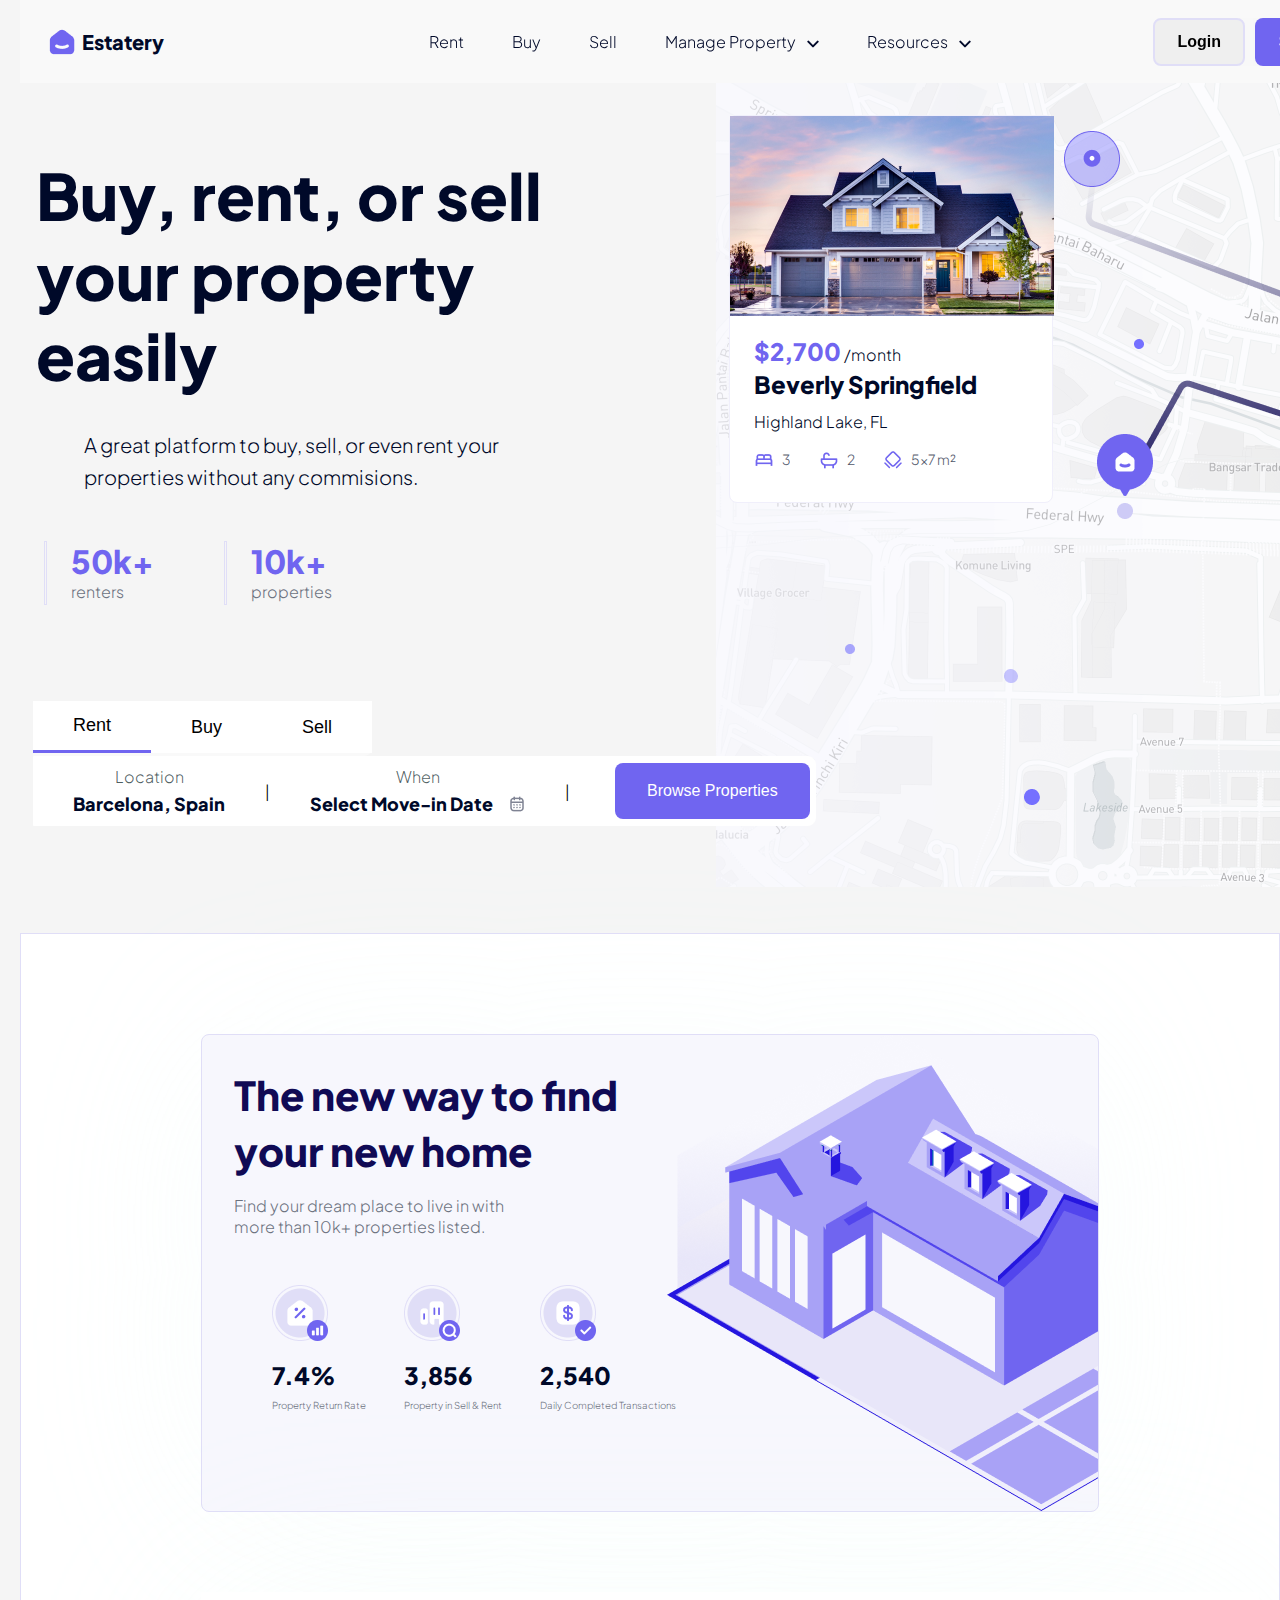
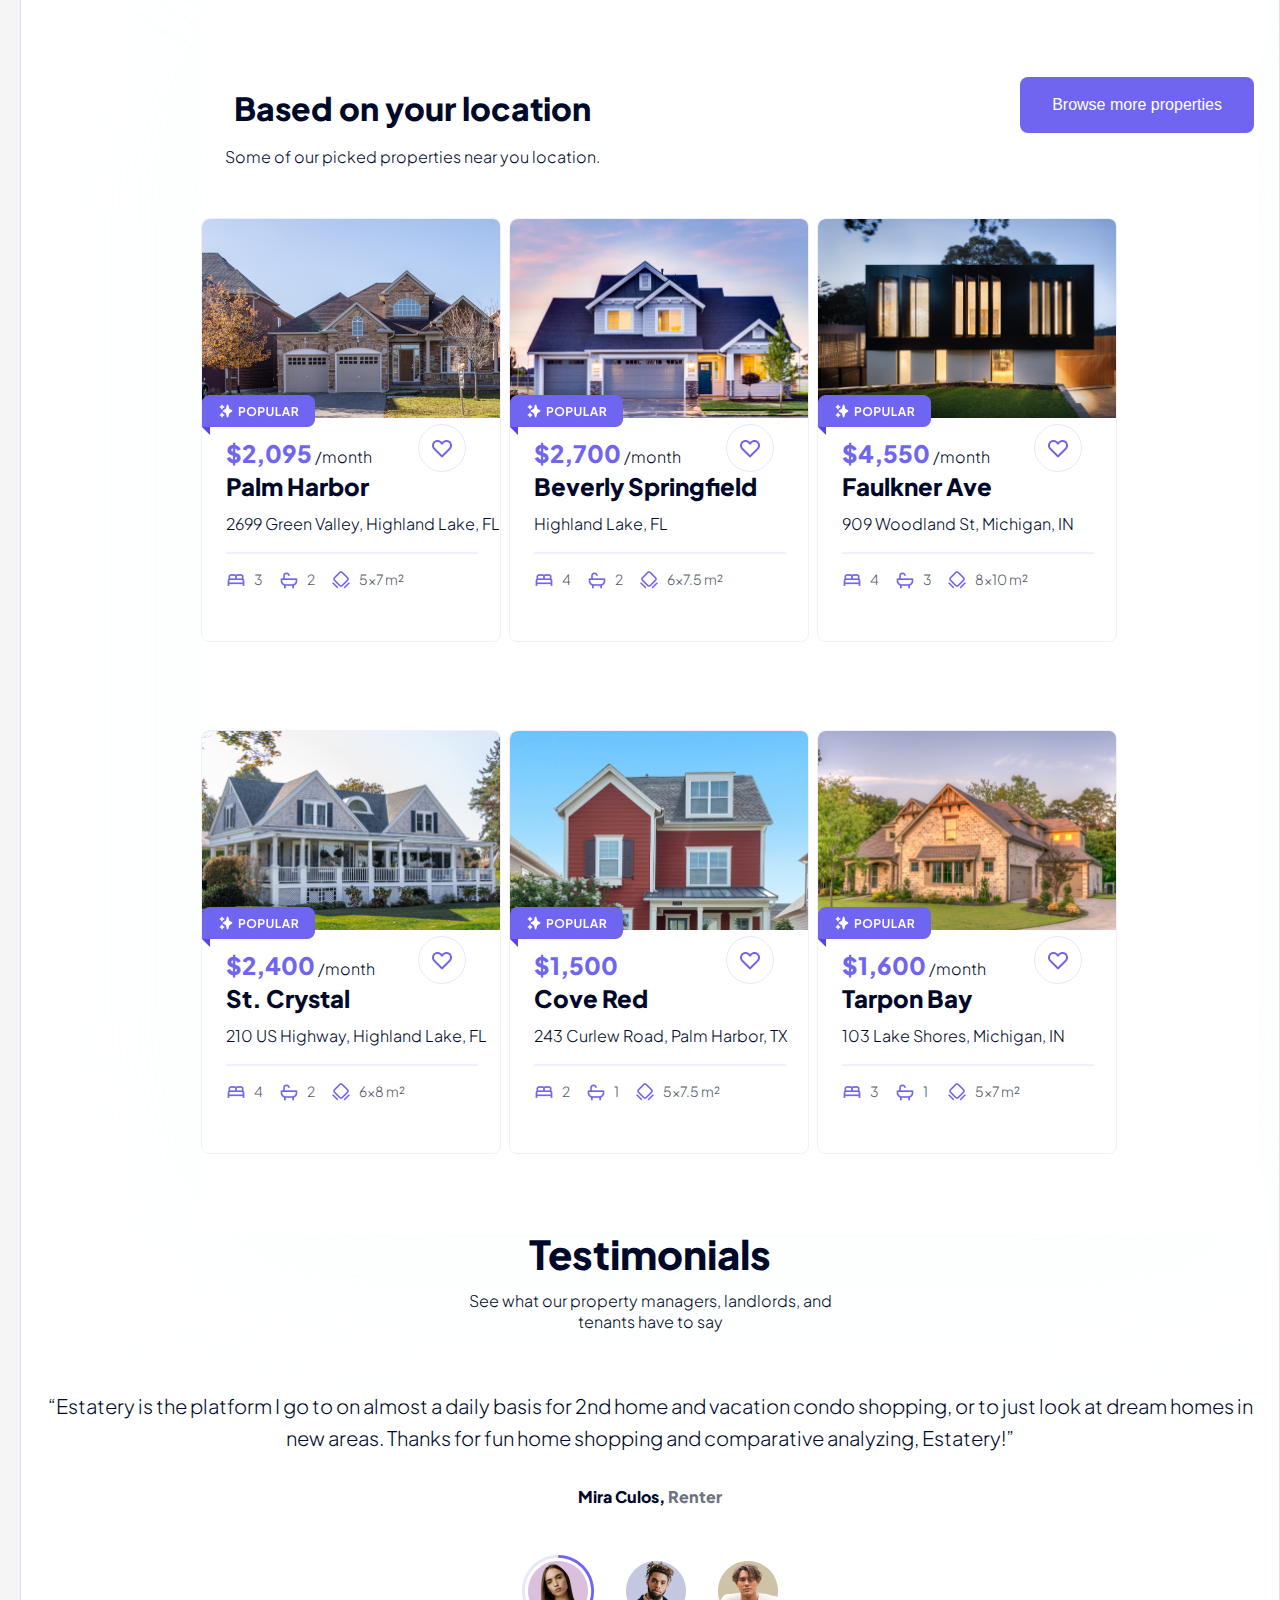
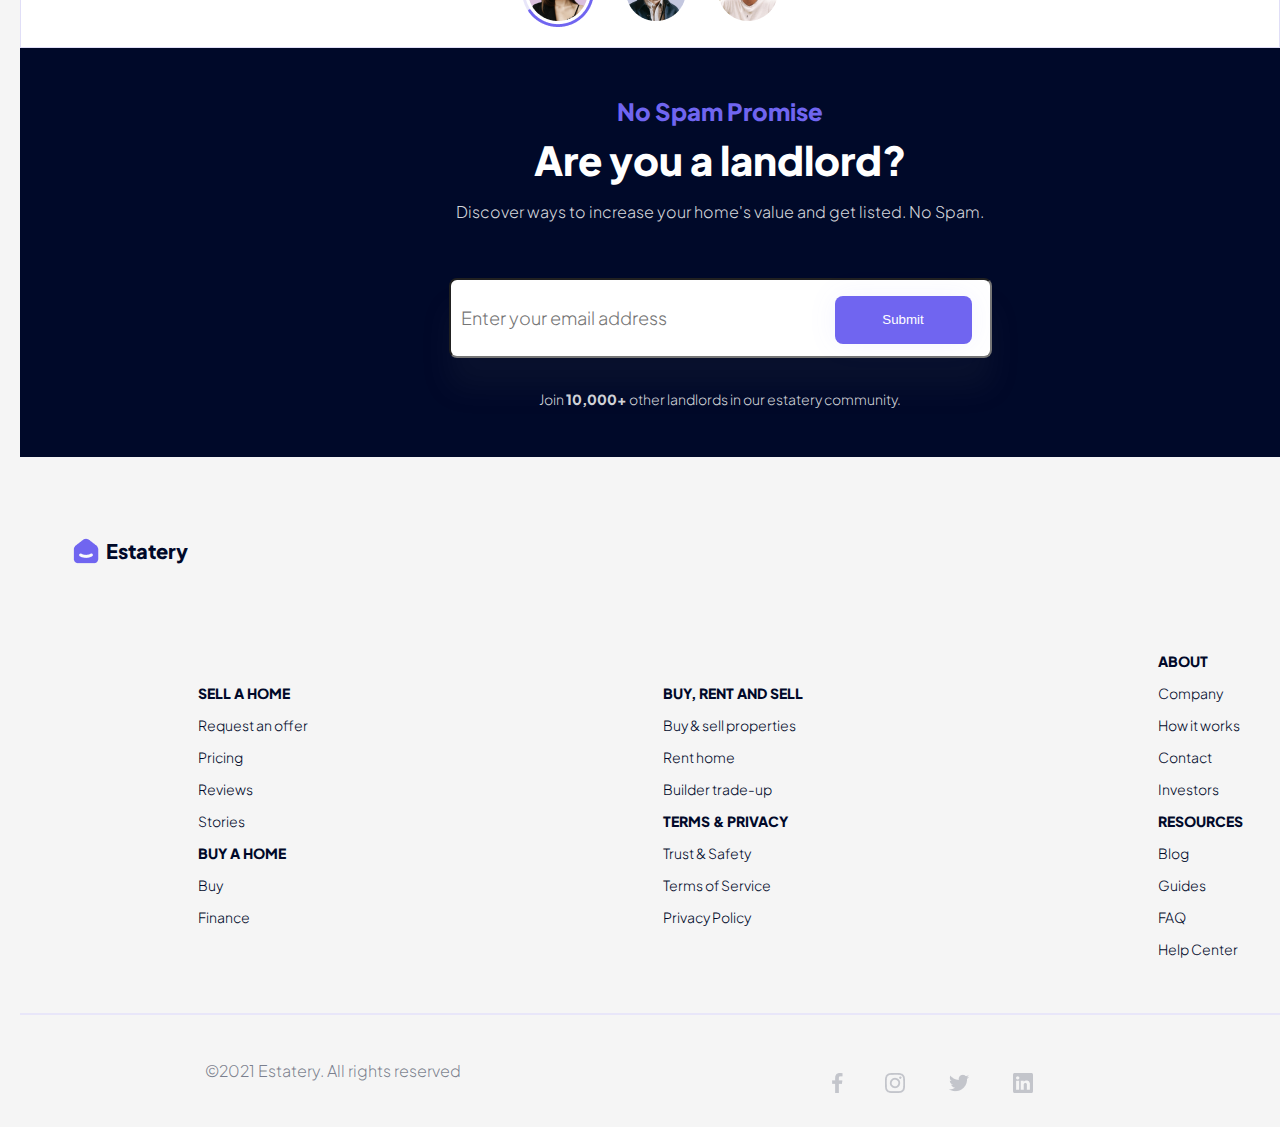
==== commit f2b711a3: "creat Testimonials-contact" ====
--- a/index.html
+++ b/index.html
@@ -9,556 +9,644 @@
     <link rel="stylesheet" href="./assest/css/style.css" />
   </head>
   <body>
-    <header>
-      <div class="header-mobile">
-        <div class="logo">
-          <img src="./assest/img/logo-mobile.png" alt="logo" />
-          <p class="text-logo">Estatery</p>
-        </div>
-        <div class="hamburger-line">
-          <div class="line"></div>
-          <div class="line"></div>
-        </div>
-        <div class="header">
-          <div class="login">
-            <button class="btn-primary">Sign up</button>
-            <button class="btn-secend">Login</button>
-          </div>
-          <div class="nav">
-            <ul class="nav-list">
-              <li><a href="#">Rent</a></li>
-              <li><a href="#">Buy</a></li>
-              <li><a href="#">Sell</a></li>
-              <li class="nav-list_children">
-                <a href="#">
-                  <span>Manage Property</span>
-                  <img src="./assest/img/down.svg" alt="down-icon" />
-                </a>
-              </li>
-              <li class="nav-list_children">
-                <a href="#"
-                  ><span>Resources</span>
-                  <img src="./assest/img/down.svg" alt="" />
-                </a>
-              </li>
-            </ul>
-          </div>
-        </div>
-      </div>
-      <div class="main-box-header">
-        <div class="main-image">
-          <img src="./assest/img/Frame 14074.png" alt="way" />
-        </div>
-        <div>
-          <div class="main-content">
-            <h2 class="main-content__heading">
-              Buy, rent, or sell your property easily
-            </h2>
-            <p class="main-content__text">
-              A great platform to buy, sell, or even rent your properties
-              without any commisions.
-            </p>
-          </div>
-          <div class="model-box">
-            <div class="box box-searching">
-              <div class="box-model">
-                <button class="boxlinks">Rent</button>
-                <button class="boxlinks">Buy</button>
-                <button class="boxlinks">Sell</button>
-              </div>
-              <div>
-                <div class="box-selector">
-                  <div class="search-location">
-                    <input type="search" placeholder="Search location" />
-                    <div class="img-box-selector">
-                      <img src="./assest/img/search.svg" alt="search-icon" />
+    <div class="container">
+      <header>
+        <div class="header-mobile">
+          <div class="logo">
+            <img src="./assest/img/logo-mobile.png" alt="logo" />
+            <p class="text-logo">Estatery</p>
+          </div>
+          <div class="hamburger-line">
+            <div class="line"></div>
+            <div class="line"></div>
+          </div>
+          <div class="header">
+            <div class="login">
+              <button class="btn-primary">Sign up</button>
+              <button class="btn-secend">Login</button>
+            </div>
+            <div class="nav">
+              <ul class="nav-list">
+                <li><a href="#">Rent</a></li>
+                <li><a href="#">Buy</a></li>
+                <li><a href="#">Sell</a></li>
+                <li class="nav-list_children">
+                  <a href="#">
+                    <span>Manage Property</span>
+                    <img src="./assest/img/down.svg" alt="down-icon" />
+                  </a>
+                </li>
+                <li class="nav-list_children">
+                  <a href="#"
+                    ><span>Resources</span>
+                    <img src="./assest/img/down.svg" alt="" />
+                  </a>
+                </li>
+              </ul>
+            </div>
+          </div>
+        </div>
+        
+        </header>
+        <div class="main-box-header">
+          <div class="main-image">
+            <img src="./assest/img/Frame 14074.png" alt="way" />
+          </div>
+          <div class="main-img-home">
+            <div class="main-images">
+                <div>
+                    <img
+                      class=""
+                      src="./assest/img/pexels-binyamin-mellish.png"
+                      alt=""
+                    />
+                  </div>
+                  <div class="detail-home">
+                      <div class="price">
+                        <span>$2,700</span>
+                        <span class="month-price">/month</span>
+                        <h4 class="price-title">Beverly Springfield</h4>
+                        <p class="price-text">Highland Lake, FL</p>
+                      </div>
+                      <div></div>
+                      <span class="icons-detail-home">
+                        <span class="icon-detail-home">
+                          <img src="./assest/img/Bed.png" alt="bed-icon" />
+                          <span>3</span>
+                        </span>
+                        <span class="icon-detail-home">
+                          <img src="./assest/img/Bath@2x.png" alt="Bath-icon" />
+                          <span>2</span>
+                        </span>
+                        <span class="icon-detail-home">
+                          <img
+                            src="./assest/img/Square Meters.png"
+                            alt="Square-meters-icon"
+                          />
+                          <span>5x7 m²</span>
+                        </span>
                     </div>
-                  </div>
-                  <div class="box-search-find-home">
-                    <div class="location">
-                      <p>Location</p>
-                      <span>Barcelona, Spain</span>
+            </div>
+        </div> 
+          <div>
+            <div class="main-content">
+              <h2 class="main-content__heading">
+                Buy, rent, or sell your property easily
+              </h2>
+              <p class="main-content__text">
+                A great platform to buy, sell, or even rent your properties
+                without any commisions.
+              </p>
+            </div>
+            <div class="model-box">
+              <div class="box box-searching">
+                <div class="box-model">
+                  <button class="boxlinks">Rent</button>
+                  <button class="boxlinks">Buy</button>
+                  <button class="boxlinks">Sell</button>
+                </div>
+                <div>
+                  <div class="box-selector">
+                    <div class="search-location">
+                      <input type="search" placeholder="Search location" />
+                      <div class="img-box-selector">
+                        <img src="./assest/img/search.svg" alt="search-icon" />
+                      </div>
                     </div>
-                    <div>|</div>
-                    <div class="when-time">
-                      <p>When</p>
-                      <span class="select-date"
-                        >Select Move-in Date
-                        <img src="./assest/img/calender.png" alt=""
-                      /></span>
+                    <div class="box-search-find-home">
+                      <div class="location">
+                        <p>Location</p>
+                        <span>Barcelona, Spain</span>
+                      </div>
+                      <div>|</div>
+                      <div class="when-time">
+                        <p>When</p>
+                        <span class="select-date"
+                          >Select Move-in Date
+                          <img src="./assest/img/calender.png" alt=""
+                        /></span>
+                      </div>
+                      <div>|</div>
+                      <button class="btn-browse">Browse Properties</button>
                     </div>
-                    <div>|</div>
-                    <button class="btn-browse">Browse Properties</button>
-                  </div>
-                </div>
-              </div>
-            </div>
-            <div class="statistics">
-              <div class="statistics-line"></div>
-              <span class="statistics-detail">
-                <span>50k+</span>
-                <span class="statistics-rent">renters</span>
-              </span>
-              <div class="statistics-line"></div>
-              <span class="statistics-detail">
-                <span>10k+</span>
-                <span class="statistics-rent">properties</span>
-              </span>
-            </div>
-          </div>
-        </div>
-      </div>
-    </header>
-    <div class="main">
-      <div class="main-box">
-        <div>
-          <div class="main-text">
-            <h2>The new way to find your new home</h2>
-            <p>
-              Find your dream place to live in with more than 10k+ properties
-              listed.
-            </p>
-          </div>
-          <div class="main-box-detail">
-            <div class="main-detail">
-              <img
-                class="icon"
-                src="./assest/img/return-rate.png"
-                alt="return-rate"
-              />
-              <div>
-                <p class="rate-number">7.4%</p>
-                <p class="rate-text">Property Return Rate</p>
-              </div>
-            </div>
-            <div class="main-detail">
-              <img class="icon" src="./assest/img/sell.png" alt="sell" />
-              <div>
-                <p class="rate-number">3,856</p>
-                <p class="rate-text">Property in Sell & Rent</p>
-              </div>
-            </div>
-            <div class="main-detail">
-              <img
-                class="icon"
-                src="./assest/img/Transactions.png"
-                alt="transactions"
-              />
-              <div>
-                <p class="rate-number">2,540</p>
-                <p class="rate-text">Daily Completed Transactions</p>
-              </div>
-            </div>
-          </div>
-        </div>
-        <div class="box-img">
-          <img class="box-img-home" src="./assest/img/home.png" alt="" />
+                  </div>
+                </div>
+              </div>
+              <div class="statistics">
+                <div class="statistics-line"></div>
+                <span class="statistics-detail">
+                  <span>50k+</span>
+                  <span class="statistics-rent">renters</span>
+                </span>
+                <div class="statistics-line"></div>
+                <span class="statistics-detail">
+                  <span>10k+</span>
+                  <span class="statistics-rent">properties</span>
+                </span>
+              </div>
+            </div>
+          </div>
+        </div>
+      <div class="main">
+        <div class="main-box">
+          <div>
+            <div class="main-text">
+              <h2>The new way to find your new home</h2>
+              <p>
+                Find your dream place to live in with more than 10k+ properties
+                listed.
+              </p>
+            </div>
+            <div class="main-box-detail">
+              <div class="main-detail">
+                <img
+                  class="icon"
+                  src="./assest/img/return-rate.png"
+                  alt="return-rate"
+                />
+                <div>
+                  <p class="rate-number">7.4%</p>
+                  <p class="rate-text">Property Return Rate</p>
+                </div>
+              </div>
+              <div class="main-detail">
+                <img class="icon" src="./assest/img/sell.png" alt="sell" />
+                <div>
+                  <p class="rate-number">3,856</p>
+                  <p class="rate-text">Property in Sell & Rent</p>
+                </div>
+              </div>
+              <div class="main-detail">
+                <img
+                  class="icon"
+                  src="./assest/img/Transactions.png"
+                  alt="transactions"
+                />
+                <div>
+                  <p class="rate-number">2,540</p>
+                  <p class="rate-text">Daily Completed Transactions</p>
+                </div>
+              </div>
+            </div>
+          </div>
+          <div class="box-img">
+            <img class="box-img-home" src="./assest/img/home.png" alt="" />
+            <img
+              class="box-img-home-desktop"
+              src="./assest/img/home-site-desctop.png"
+              alt=""
+            />
+          </div>
+        </div>
+        <!-- location home for rent -->
+        <div class="location-home">
+          <div class="location-home__text-wrapper">
+            <div class="location-home__text">
+              <h3 class="location-home__text-heading">
+                Based on your location
+              </h3>
+              <p class="location-home__text-p">
+                Some of our picked properties near you location.
+              </p>
+            </div>
+            <button class="btn-browse">Browse more properties</button>
+          </div>
+          <div class="location-home-sections">
+            <div class="location-home-section">
+              <div>
+                <img
+                  class="location-home-section-img"
+                  src="./assest/img/rent-home-1.png"
+                  alt=""
+                />
+                <img
+                  class="popular-img"
+                  src="./assest/img/popular.png"
+                  alt=""
+                />
+              </div>
+              <div class="detail-home">
+                <div>
+                  <div class="price">
+                    <span>$2,095</span>
+                    <span class="month-price">/month</span>
+                    <span class="img-heart-border">
+                      <img
+                        class="img-heart"
+                        src="./assest/img/heart.png"
+                        alt=""
+                      />
+                    </span>
+                    <h4 class="price-title">Palm Harbor</h4>
+                    <p class="price-text">
+                      2699 Green Valley, Highland Lake, FL
+                    </p>
+                  </div>
+                  <div class="line-price"></div>
+                  <span class="icons-detail-home">
+                    <span class="icon-detail-home">
+                      <img src="./assest/img/Bed.png" alt="bed-icon" />
+                      <span>3</span>
+                    </span>
+                    <span class="icon-detail-home">
+                      <img src="./assest/img/Bath@2x.png" alt="Bath-icon" />
+                      <span>2</span>
+                    </span>
+                    <span class="icon-detail-home">
+                      <img
+                        src="./assest/img/Square Meters.png"
+                        alt="Square-meters-icon"
+                      />
+                      <span>5x7 m²</span>
+                    </span>
+                  </span>
+                </div>
+              </div>
+            </div>
+            <div class="location-home-section">
+              <div>
+                <img
+                  class="location-home-section-img"
+                  src="./assest/img/home-img2.png"
+                  alt=""
+                />
+                <img
+                  class="popular-img"
+                  src="./assest/img/popular.png"
+                  alt=""
+                />
+              </div>
+              <div class="detail-home">
+                <div>
+                  <div class="price">
+                    <span>$2,700</span>
+                    <span class="month-price">/month</span>
+                    <span class="img-heart-border">
+                      <img
+                        class="img-heart"
+                        src="./assest/img/heart.png"
+                        alt=""
+                      />
+                    </span>
+                    <h4 class="price-title">Beverly Springfield</h4>
+                    <p class="price-text">Highland Lake, FL</p>
+                  </div>
+                  <div class="line-price"></div>
+                  <span class="icons-detail-home">
+                    <span class="icon-detail-home">
+                      <img src="./assest/img/Bed.png" alt="bed-icon" />
+                      <span>4</span>
+                    </span>
+                    <span class="icon-detail-home">
+                      <img src="./assest/img/Bath@2x.png" alt="Bath-icon" />
+                      <span>2</span>
+                    </span>
+                    <span class="icon-detail-home">
+                      <img
+                        src="./assest/img/Square Meters.png"
+                        alt="Square-meters-icon"
+                      />
+                      <span>6x7.5 m²</span>
+                    </span>
+                  </span>
+                </div>
+              </div>
+            </div>
+            <div class="location-home-section">
+              <div>
+                <img
+                  class="location-home-section-img"
+                  src="./assest/img/home-img3.png"
+                  alt="home-img"
+                />
+                <img
+                  class="popular-img"
+                  src="./assest/img/popular.png"
+                  alt=""
+                />
+              </div>
+              <div class="detail-home">
+                <div>
+                  <div class="price">
+                    <span>$4,550</span>
+                    <span class="month-price">/month</span>
+                    <span class="img-heart-border">
+                      <img
+                        class="img-heart"
+                        src="./assest/img/heart.png"
+                        alt=""
+                      />
+                    </span>
+                    <h4 class="price-title">Faulkner Ave</h4>
+                    <p class="price-text">909 Woodland St, Michigan, IN</p>
+                  </div>
+                  <div class="line-price"></div>
+                  <span class="icons-detail-home">
+                    <span class="icon-detail-home">
+                      <img src="./assest/img/Bed.png" alt="bed-icon" />
+                      <span>4</span>
+                    </span>
+                    <span class="icon-detail-home">
+                      <img src="./assest/img/Bath@2x.png" alt="Bath-icon" />
+                      <span>3</span>
+                    </span>
+                    <span class="icon-detail-home">
+                      <img
+                        src="./assest/img/Square Meters.png"
+                        alt="Square-meters-icon"
+                      />
+                      <span>8x10 m²</span>
+                    </span>
+                  </span>
+                </div>
+              </div>
+            </div>
+            <div class="location-home-section">
+              <div>
+                <img
+                  class="location-home-section-img"
+                  src="./assest/img/home-img4.png"
+                  alt=""
+                />
+                <img
+                  class="popular-img"
+                  src="./assest/img/popular.png"
+                  alt=""
+                />
+              </div>
+              <div class="detail-home">
+                <div>
+                  <div class="price">
+                    <span>$2,400</span>
+                    <span class="month-price">/month</span>
+                    <span class="img-heart-border">
+                      <img
+                        class="img-heart"
+                        src="./assest/img/heart.png"
+                        alt=""
+                      />
+                    </span>
+                    <h4 class="price-title">St. Crystal</h4>
+                    <p class="price-text">210 US Highway, Highland Lake, FL</p>
+                  </div>
+                  <div class="line-price"></div>
+                  <span class="icons-detail-home">
+                    <span class="icon-detail-home">
+                      <img src="./assest/img/Bed.png" alt="bed-icon" />
+                      <span>4</span>
+                    </span>
+                    <span class="icon-detail-home">
+                      <img src="./assest/img/Bath@2x.png" alt="Bath-icon" />
+                      <span>2</span>
+                    </span>
+                    <span class="icon-detail-home">
+                      <img
+                        src="./assest/img/Square Meters.png"
+                        alt="Square-meters-icon"
+                      />
+                      <span>6x8 m²</span>
+                    </span>
+                  </span>
+                </div>
+              </div>
+            </div>
+            <div class="location-home-section">
+              <div>
+                <img
+                  class="location-home-section-img"
+                  src="./assest/img/home-img5.png"
+                  alt=""
+                />
+                <img
+                  class="popular-img"
+                  src="./assest/img/popular.png"
+                  alt=""
+                />
+              </div>
+              <div class="detail-home">
+                <div>
+                  <div class="price">
+                    <span>$1,500</span>
+                    <span class="img-heart-border">
+                      <img
+                        class="img-heart"
+                        src="./assest/img/heart.png"
+                        alt=""
+                      />
+                    </span>
+                    <h4 class="price-title">Cove Red</h4>
+                    <p class="price-text">243 Curlew Road, Palm Harbor, TX</p>
+                  </div>
+                  <div class="line-price"></div>
+                  <span class="icons-detail-home">
+                    <span class="icon-detail-home">
+                      <img src="./assest/img/Bed.png" alt="bed-icon" />
+                      <span>2</span>
+                    </span>
+                    <span class="icon-detail-home">
+                      <img src="./assest/img/Bath@2x.png" alt="Bath-icon" />
+                      <span>1</span>
+                    </span>
+                    <span class="icon-detail-home">
+                      <img
+                        src="./assest/img/Square Meters.png"
+                        alt="Square-meters-icon"
+                      />
+                      <span>5x7.5 m²</span>
+                    </span>
+                  </span>
+                </div>
+              </div>
+            </div>
+            <div class="location-home-section">
+              <div>
+                <img
+                  class="location-home-section-img"
+                  src="./assest/img/home-img6.png"
+                  alt=""
+                />
+                <img
+                  class="popular-img"
+                  src="./assest/img/popular.png"
+                  alt=""
+                />
+              </div>
+              <div class="detail-home">
+                <div>
+                  <div class="price">
+                    <span>$1,600</span>
+                    <span class="month-price">/month</span>
+                    <span class="img-heart-border">
+                      <img
+                        class="img-heart"
+                        src="./assest/img/heart.png"
+                        alt=""
+                      />
+                    </span>
+                    <h4 class="price-title">Tarpon Bay</h4>
+                    <p class="price-text">103 Lake Shores, Michigan, IN</p>
+                  </div>
+                  <div class="line-price"></div>
+                  <span class="icons-detail-home">
+                    <span class="icon-detail-home">
+                      <img src="./assest/img/Bed.png" alt="bed-icon" />
+                      <span>3</span>
+                    </span>
+                    <span class="icon-detail-home">
+                      <img src="./assest/img/Bath@2x.png" alt="Bath-icon" />
+                      <span>1</span>
+                    </span>
+                    <span class="icon-detail-home">
+                      <img
+                        src="./assest/img/Square Meters.png"
+                        alt="Square-meters-icon"
+                      />
+                      <span>5x7 m²</span>
+                    </span>
+                  </span>
+                </div>
+              </div>
+            </div>
+          </div>
+        </div>
+        <div class="testimonials">
+          <h3>Testimonials</h3>
+          <p class="testimonials-text">
+            See what our property managers, landlords, and tenants have to say
+          </p>
+        </div>
+        <div class="testimonials-content">
+          <p class="testimonials-content_text">
+            “Estatery is the platform I go to on almost a daily basis for 2nd
+            home and vacation condo shopping, or to just look at dream homes in
+            new areas. Thanks for fun home shopping and comparative analyzing,
+            Estatery!”
+          </p>
+          <p class="author">Mira Culos, <span>Renter</span></p>
+        </div>
+        <div class="testimonials-contant">
           <img
-            class="box-img-home-desktop"
-            src="./assest/img/home-site-desctop.png"
+            class="testimonials-contant__img"
+            src="./assest/img/Testimonials-contact.png"
             alt=""
           />
         </div>
       </div>
-      <!-- location home for rent -->
-      <div class="location-home">
-        <div class="location-home__text-wrapper">
-          <div class="location-home__text">
-            <h3 class="location-home__text-heading">Based on your location</h3>
-            <p class="location-home__text-p">
-              Some of our picked properties near you location.
-            </p>
-          </div>
-          <button class="btn-browse">Browse more properties</button>
-        </div>
-        <div class="location-home-sections">
-          <div class="location-home-section">
-            <div>
-              <img
-                class="location-home-section-img"
-                src="./assest/img/rent-home-1.png"
-                alt=""
-              />
-              <img class="popular-img" src="./assest/img/popular.png" alt="" />
-            </div>
-            <div class="detail-home">
-              <div>
-                <div class="price">
-                  <span>$2,095</span>
-                  <span class="month-price">/month</span>
-                  <span class="img-heart-border">
-                    <img
-                      class="img-heart"
-                      src="./assest/img/heart.png"
-                      alt=""
-                    />
-                  </span>
-                  <h4 class="price-title">Palm Harbor</h4>
-                  <p class="price-text">2699 Green Valley, Highland Lake, FL</p>
-                </div>
-                <div class="line-price"></div>
-                <span class="icons-detail-home">
-                  <span class="icon-detail-home">
-                    <img src="./assest/img/Bed.png" alt="bed-icon" />
-                    <span>3</span>
-                  </span>
-                  <span class="icon-detail-home">
-                    <img src="./assest/img/Bath@2x.png" alt="Bath-icon" />
-                    <span>2</span>
-                  </span>
-                  <span class="icon-detail-home">
-                    <img
-                      src="./assest/img/Square Meters.png"
-                      alt="Square-meters-icon"
-                    />
-                    <span>5x7 m²</span>
-                  </span>
-                </span>
-              </div>
-            </div>
-          </div>
-          <div class="location-home-section">
-            <div>
-              <img
-                class="location-home-section-img"
-                src="./assest/img/home-img2.png"
-                alt=""
-              />
-              <img class="popular-img" src="./assest/img/popular.png" alt="" />
-            </div>
-            <div class="detail-home">
-              <div>
-                <div class="price">
-                  <span>$2,700</span>
-                  <span class="month-price">/month</span>
-                  <span class="img-heart-border">
-                    <img
-                      class="img-heart"
-                      src="./assest/img/heart.png"
-                      alt=""
-                    />
-                  </span>
-                  <h4 class="price-title">Beverly Springfield</h4>
-                  <p class="price-text">Highland Lake, FL</p>
-                </div>
-                <div class="line-price"></div>
-                <span class="icons-detail-home">
-                  <span class="icon-detail-home">
-                    <img src="./assest/img/Bed.png" alt="bed-icon" />
-                    <span>4</span>
-                  </span>
-                  <span class="icon-detail-home">
-                    <img src="./assest/img/Bath@2x.png" alt="Bath-icon" />
-                    <span>2</span>
-                  </span>
-                  <span class="icon-detail-home">
-                    <img
-                      src="./assest/img/Square Meters.png"
-                      alt="Square-meters-icon"
-                    />
-                    <span>6x7.5 m²</span>
-                  </span>
-                </span>
-              </div>
-            </div>
-          </div>
-          <div class="location-home-section">
-            <div>
-              <img
-                class="location-home-section-img"
-                src="./assest/img/home-img3.png"
-                alt="home-img"
-              />
-              <img class="popular-img" src="./assest/img/popular.png" alt="" />
-            </div>
-            <div class="detail-home">
-              <div>
-                <div class="price">
-                  <span>$4,550</span>
-                  <span class="month-price">/month</span>
-                  <span class="img-heart-border">
-                    <img
-                      class="img-heart"
-                      src="./assest/img/heart.png"
-                      alt=""
-                    />
-                  </span>
-                  <h4 class="price-title">Faulkner Ave</h4>
-                  <p class="price-text">909 Woodland St, Michigan, IN</p>
-                </div>
-                <div class="line-price"></div>
-                <span class="icons-detail-home">
-                  <span class="icon-detail-home">
-                    <img src="./assest/img/Bed.png" alt="bed-icon" />
-                    <span>4</span>
-                  </span>
-                  <span class="icon-detail-home">
-                    <img src="./assest/img/Bath@2x.png" alt="Bath-icon" />
-                    <span>3</span>
-                  </span>
-                  <span class="icon-detail-home">
-                    <img
-                      src="./assest/img/Square Meters.png"
-                      alt="Square-meters-icon"
-                    />
-                    <span>8x10 m²</span>
-                  </span>
-                </span>
-              </div>
-            </div>
-          </div>
-          <div class="location-home-section">
-            <div>
-              <img
-                class="location-home-section-img"
-                src="./assest/img/home-img4.png"
-                alt=""
-              />
-              <img class="popular-img" src="./assest/img/popular.png" alt="" />
-            </div>
-            <div class="detail-home">
-              <div>
-                <div class="price">
-                  <span>$2,400</span>
-                  <span class="month-price">/month</span>
-                  <span class="img-heart-border">
-                    <img
-                      class="img-heart"
-                      src="./assest/img/heart.png"
-                      alt=""
-                    />
-                  </span>
-                  <h4 class="price-title">St. Crystal</h4>
-                  <p class="price-text">210 US Highway, Highland Lake, FL</p>
-                </div>
-                <div class="line-price"></div>
-                <span class="icons-detail-home">
-                  <span class="icon-detail-home">
-                    <img src="./assest/img/Bed.png" alt="bed-icon" />
-                    <span>4</span>
-                  </span>
-                  <span class="icon-detail-home">
-                    <img src="./assest/img/Bath@2x.png" alt="Bath-icon" />
-                    <span>2</span>
-                  </span>
-                  <span class="icon-detail-home">
-                    <img
-                      src="./assest/img/Square Meters.png"
-                      alt="Square-meters-icon"
-                    />
-                    <span>6x8 m²</span>
-                  </span>
-                </span>
-              </div>
-            </div>
-          </div>
-          <div class="location-home-section">
-            <div>
-              <img
-                class="location-home-section-img"
-                src="./assest/img/home-img5.png"
-                alt=""
-              />
-              <img class="popular-img" src="./assest/img/popular.png" alt="" />
-            </div>
-            <div class="detail-home">
-              <div>
-                <div class="price">
-                  <span>$1,500</span>
-                  <span class="img-heart-border">
-                    <img
-                      class="img-heart"
-                      src="./assest/img/heart.png"
-                      alt=""
-                    />
-                  </span>
-                  <h4 class="price-title">Cove Red</h4>
-                  <p class="price-text">243 Curlew Road, Palm Harbor, TX</p>
-                </div>
-                <div class="line-price"></div>
-                <span class="icons-detail-home">
-                  <span class="icon-detail-home">
-                    <img src="./assest/img/Bed.png" alt="bed-icon" />
-                    <span>2</span>
-                  </span>
-                  <span class="icon-detail-home">
-                    <img src="./assest/img/Bath@2x.png" alt="Bath-icon" />
-                    <span>1</span>
-                  </span>
-                  <span class="icon-detail-home">
-                    <img
-                      src="./assest/img/Square Meters.png"
-                      alt="Square-meters-icon"
-                    />
-                    <span>5x7.5 m²</span>
-                  </span>
-                </span>
-              </div>
-            </div>
-          </div>
-          <div class="location-home-section">
-            <div>
-              <img
-                class="location-home-section-img"
-                src="./assest/img/home-img6.png"
-                alt=""
-              />
-              <img class="popular-img" src="./assest/img/popular.png" alt="" />
-            </div>
-            <div class="detail-home">
-              <div>
-                <div class="price">
-                  <span>$1,600</span>
-                  <span class="month-price">/month</span>
-                  <span class="img-heart-border">
-                    <img
-                      class="img-heart"
-                      src="./assest/img/heart.png"
-                      alt=""
-                    />
-                  </span>
-                  <h4 class="price-title">Tarpon Bay</h4>
-                  <p class="price-text">103 Lake Shores, Michigan, IN</p>
-                </div>
-                <div class="line-price"></div>
-                <span class="icons-detail-home">
-                  <span class="icon-detail-home">
-                    <img src="./assest/img/Bed.png" alt="bed-icon" />
-                    <span>3 Beds</span>
-                  </span>
-                  <span class="icon-detail-home">
-                    <img src="./assest/img/Bath@2x.png" alt="Bath-icon" />
-                    <span>1 Bathrooms</span>
-                  </span>
-                  <span class="icon-detail-home">
-                    <img
-                      src="./assest/img/Square Meters.png"
-                      alt="Square-meters-icon"
-                    />
-                    <span>5x7 m²</span>
-                  </span>
-                </span>
-              </div>
-            </div>
-          </div>
-        </div>
-      </div>
-      <div class="testimonials">
-        <h3>Testimonials</h3>
-        <p class="testimonials-text">
-          See what our property managers, landlords, and tenants have to say
+      <div class="email-spam">
+        <div class="email-spam__text">
+          <h4 class="email-spam__text-h4">No Spam Promise</h4>
+          <h3 class="email-spam__text-h3">Are you a landlord?</h3>
+          <p class="email-spam__text-p">
+            Discover ways to increase your home's value and get listed. No Spam.
+          </p>
+        </div>
+        <div class="communication-with-landlord-section">
+          <input
+            class="communication-email"
+            type="email"
+            placeholder="Enter your email address"
+          />
+          <button class="send-communication-email" type="submit">Submit</button>
+        </div>
+        <p class="statistics-text">
+          Join <span>10,000+ </span>other landlords in our estatery community.
         </p>
       </div>
-      <div class="testimonials-content">
-        <p class="testimonials-content_text">
-          “Estatery is the platform I go to on almost a daily basis for 2nd home
-          and vacation condo shopping, or to just look at dream homes in new
-          areas. Thanks for fun home shopping and comparative analyzing,
-          Estatery!”
-        </p>
-        <p class="author">Mira Culos, <span>Renter</span></p>
-      </div>
-      <div class="testimonials-contant">
-        <img
-          class="testimonials-contant__img"
-          src="./assest/img/Testimonials-contact.png"
-          alt=""
-        />
-      </div>
+      <footer>
+          <div class="logo logo-footer">
+            <img src="./assest/img/logo-mobile.png" alt="logo" />
+            <p class="text-logo">Estatery</p>
+          </div>
+          <div>
+            <div class="flex-footer">
+              <div>
+                  <ul class="footer-item-list">
+                    <li class="footer-item-title">SELL A HOME</li>
+                      <li>Request an offer</li>
+                      <li>Pricing</li>
+                      <li>Reviews</li>
+                      <li>Stories</li>
+                     <li class="footer-item-title">BUY A HOME</li>
+                        <li>Buy</li>
+                        <li>Finance</li>
+                        <li class="footer-item-title">BUY, RENT AND SELL</li>
+                      <li>Buy & sell properties</li>
+                      <li>Rent home</li>
+                      <li>Builder trade-up</li>
+                </ul>
+              </div>
+              <div>
+                <ul class="footer-item-list">
+                  <li class="footer-item-title">TERMS & PRIVACY</li>
+                  <li>Trust & Safety</li>
+                  <li>Terms of Service</li>
+                  <li>Privacy Policy</li>
+                    <li class="footer-item-title">ABOUT</li>
+                    <li>Company</li>
+                    <li>How it works</li>
+                    <li>Contact</li>
+                    <li>Investors</li>
+                    <li class="footer-item-title">RESOURCES</li>
+                    <li>Blog</li>
+                    <li>Guides</li>
+                    <li>FAQ</li>
+                    <li>Help Center</li>
+                </ul>
+              </div>
+            </div>
+              <div class="flex-main-footer" >
+                <div class="flex-footer-web">
+                  <ul class="footer-item-list">
+                    <li class="footer-item-title">SELL A HOME</li>
+                    <li>Request an offer</li>
+                    <li>Pricing</li>
+                    <li>Reviews</li>
+                    <li>Stories</li>
+                    <li class="footer-item-title">BUY A HOME</li>
+                    <li>Buy</li>
+                    <li>Finance</li>
+                  </ul>
+                </div>
+                <div class="flex-footer-web">
+                  <ul class="footer-item-list">
+                    <li class="footer-item-title">BUY, RENT AND SELL</li>
+                    <li>Buy & sell properties</li>
+                    <li>Rent home</li>
+                    <li>Builder trade-up</li>
+                    <li class="footer-item-title">TERMS & PRIVACY</li>
+                    <li>Trust & Safety</li>
+                    <li>Terms of Service</li>
+                    <li>Privacy Policy</li>
+                  </ul>
+                </div>
+                <div class="flex-footer-web">
+                  <ul class="footer-item-list">
+                    <li class="footer-item-title">ABOUT</li>
+                    <li>Company</li>
+                    <li>How it works</li>
+                    <li>Contact</li>
+                    <li>Investors</li>
+                    <li class="footer-item-title">RESOURCES</li>
+                    <li>Blog</li>
+                    <li>Guides</li>
+                    <li>FAQ</li>
+                    <li>Help Center</li>
+                  </ul>
+                </div>
+              </div>
+          </div>
+          
+        <hr />
+        <div class="social-and-copyright">
+          <p class="copyright">©2021 Estatery. All rights reserved</p>
+          <div class="img-socail-box">
+            <img src="./assest/img/facebook.png" alt="" class="img-socail" />
+            <img src="./assest/img/instagram 1.png" alt="" class="img-socail" />
+            <img src="./assest/img/twitter 1.png" alt="" class="img-socail" />
+            <img src="./assest/img/linkedin 1.png" alt="" class="img-socail" />
+          </div>
+        </div>
+      </footer>
     </div>
-    <div class="email-spam">
-      <div class="email-spam__text">
-        <h4 class="email-spam__text-h4">No Spam Promise</h4>
-        <h3 class="email-spam__text-h3">Are you a landlord?</h3>
-        <p class="email-spam__text-p">
-          Discover ways to increase your home's value and get listed. No Spam.
-        </p>
-      </div>
-      <div class="communication-with-landlord-section">
-        <input
-          class="communication-email"
-          type="email"
-          placeholder="Enter your email address"
-        />
-        <button class="send-communication-email" type="submit">Submit</button>
-      </div>
-      <p class="statistics-text">
-        Join <span>10,000+ </span>other landlords in our estatery community.
-      </p>
-    </div>
-    <footer>
-      <div class="logo">
-        <img src="./assest/img/logo-mobile.png" alt="logo" />
-        <p class="text-logo">Estatery</p>
-      </div>
-      <div class="footer-items">
-        <div class="footer-item">
-          <div>
-            <p class="footer-item-title">SELL A HOME</p>
-            <ul class="footer-item-list">
-              <li>Request an offer</li>
-              <li>Pricing</li>
-              <li>Reviews</li>
-              <li>Stories</li>
-            </ul>
-          </div>
-          <div>
-            <p class="footer-item-title">BUY A HOME</p>
-            <ul class="footer-item-list">
-              <li>Buy</li>
-              <li>Finance</li>
-            </ul>
-          </div>
-          <div>
-            <p class="footer-item-title">BUY, RENT AND SELL</p>
-            <ul class="footer-item-list">
-              <li>Buy & sell properties</li>
-              <li>Rent home</li>
-              <li>Builder trade-up</li>
-            </ul>
-          </div>
-        </div>
-        <div class="footer-item">
-          <div>
-            <p class="footer-item-title">TERMS & PRIVACY</p>
-            <ul class="footer-item-list">
-              <li>Trust & Safety</li>
-              <li>Terms of Service</li>
-              <li>Privacy Policy</li>
-            </ul>
-          </div>
-          <div>
-            <p class="footer-item-title">ABOUT</p>
-            <ul class="footer-item-list">
-              <li>Company</li>
-              <li>How it works</li>
-              <li>Contact</li>
-              <li>Investors</li>
-            </ul>
-          </div>
-
-          <div>
-            <p class="footer-item-title">RESOURCES</p>
-            <ul class="footer-item-list">
-              <li>Blog</li>
-              <li>Guides</li>
-              <li>FAQ</li>
-              <li>Help Center</li>
-            </ul>
-          </div>
-        </div>
-      </div>
-
-      <hr />
-      <div class="social-and-copyright">
-        <p class="copyright">©2021 Estatery. All rights reserved</p>
-        <div class="img-socail-box">
-          <img src="./assest/img/facebook.png" alt="" class="img-socail" />
-          <img src="./assest/img/instagram 1.png" alt="" class="img-socail" />
-          <img src="./assest/img/twitter 1.png" alt="" class="img-socail" />
-          <img src="./assest/img/linkedin 1.png" alt="" class="img-socail" />
-        </div>
-      </div>
-    </footer>
   </body>
 </html>
--- a/assest/css/style.css
+++ b/assest/css/style.css
@@ -16,9 +16,7 @@
     --color-line: rgba(224, 222, 247, 1);
     --color-new-home: rgba(16, 10, 85, 1);
     --color-main-content: rgba(247, 247, 253, 1);
-    --border-div: 1.5px solid rgba(240, 239, 251, 1);
-
-
+    --border-div: 1px solid rgba(240, 239, 251, 1);
 }
 
 html {
@@ -27,8 +25,14 @@
 
 body {
     background-color: var(--color-body);
-    font-family: "PlusJakartaSans", sans-serif;    /* overflow-x: hidden; */
-    
+    font-family: "PlusJakartaSans", sans-serif;    /* overflow-x: hidden; */  
+}
+
+.container {
+    width: 100%;
+    max-width: 1440px;
+    margin: 0 auto;
+
 }
 
 
@@ -38,7 +42,6 @@
     align-items: center;
     padding: 1.6rem;
     gap:4px;
-    
 }
 
 .text-logo {
@@ -51,7 +54,7 @@
     display: flex;
     justify-content: space-between;
     align-items: center;
-    backdrop-filter: blur(80px);
+    /* backdrop-filter: blur(80px); */
     background: var(--color-content);
 }
 
@@ -73,6 +76,7 @@
     display: flex;
     gap: 10px;
     flex-direction: row-reverse;
+    margin-left: auto;
 }
 
 .btn-primary {
@@ -114,29 +118,7 @@
 .main-image {
     display: none;
 }
-@media screen and (min-width: 768px) {
-    .hamburger-line {
-        display: none;
-    }
-   
-    .header {
-        display: flex;
-        flex-direction: row-reverse;
-        justify-content: space-between;
-        align-items: center;
-        gap: 182px;
-        flex-wrap: nowrap;
-        margin-left: 240px;
-        backdrop-filter: blur(80px);
-        flex-shrink: 0;
-    
-   }
-   .main-image {
-    display: block;
-    width: 704px;
-    height: 850px;
-   }
-}
+
 
 /* main-content in mobile */
 
@@ -168,38 +150,6 @@
     display: none ;
 }
 
-@media screen and (min-width:768px) {
-    .main-box-header {
-        display: flex;
-        flex-direction: row-reverse;
-        margin-left: 160px;
-    }
-    
-    .main-content {
-        display: flex;
-        gap: 32px;
-        flex-direction: column;
-    }
-    .main-content__heading {
-          font-size: 4rem;
-        width: 544px;
-        height: 210px;
-        text-align: left;
-        margin-top: 72px;
-    }
-    .model-box {
-        display: flex;
-        flex-direction: column-reverse;
-        position: absolute;
-
-        
-
-    }
-    .box-searching {
-        margin-bottom: 56px;
-    }
-
-}
 /* box-search */
 
 .box{    
@@ -241,16 +191,39 @@
   
   
   .box-selector {
-      border-radius: 0px 0px 8px 8px;
+      /* border-radius: 0px 0px 8px 8px;
       background-color: var(--color-text-btn);
-      width: 340px;
+      width: 66%;
       height: 80px;
       padding: 14px;
       display: flex;
       justify-content: center;
       align-items: center;
-  
-  
+      margin-left: 25rem; */
+      border-radius: 0px 0px 8px 8px;
+      background-color: var(--color-text-btn);
+      width: 99%;
+      padding: 14px 49px;
+      display: flex;
+      align-items: center;
+  }
+
+  .search-location {
+    /* width: 783px;
+    height: 104px;
+    position: relative;
+    top: 702px;
+    left: 160px; */
+    border-radius: 0px 8px 8px 8px;
+    background: var(--color-body);
+    display: flex;
+    justify-content: space-between;
+    flex-direction: row;
+  }
+
+
+  .box-search-find-home {
+    display: none;
   }
   
   .box-selector input {
@@ -347,7 +320,7 @@
   
   .main-text p{
       font-size: 16px;
-      font-weight: 14px;
+      font-weight: 400;
       color: var(--color-search);
       margin-bottom: 3rem;
   }
@@ -360,20 +333,28 @@
   }
   .box-img {
       overflow-x: hidden;
-  }
+      display: flex;
+    
+    }
   
   
   .box-img-home {
       height: 400px;
-  
   }
   
   
   .main-detail {
       display: flex;
-      gap: 24px;
-      margin-bottom: 24px;
-      
+      align-items: baseline; 
+      display: flex;
+      flex-direction: column;
+      /* gap: 32px; */
+      margin-left: 38px; 
+  }
+  
+  .main-box-detail {
+    display: flex;
+    flex-direction: column;
   }
   
   .rate-number {
@@ -383,7 +364,10 @@
       color: var(--color-text);
   }
   
-  
+  .rate-number {
+    margin-bottom: 4px;
+    margin-top: 16px;
+  }
   .rate-text {
       font-size: 0.6rem;
       font-weight: 400;
@@ -391,48 +375,28 @@
       line-height: 1.01rem;
       color: var(--color-search);
   }
-  
-  .box-search-location {
-    display: none;
-  }
-  
-  
-  @media screen and (min-width:768px) {
-    
-    .main-content__text {
-      text-align: left;  
-      margin-top: 32px; 
-     }
-      .main-content__heading {
-          font-size: 4rem;
-          width: 544px;
-          height: 210px;
-          text-align: left;
-          margin-top: 72px;
-  
-      }
-      .statistics .statistics-detail{
-        display: flex;
-        flex-direction: column;
-      }
-      .box-search-location {
-        width: 783px;
-        height: 104px;
-        position: relative;
-        top: 702px;
-        left: 160px;
-        border-radius: 0px 8px 8px 8px;
-        background: var(--color-body);
-      }
-    
-  }
+
+
+  
+
   
 /* location part */
 
 .location-home {
-    height: 850px;
+    /* height: 850px; */
     display: flex;
     flex-direction: column;
+    background-color: #FFFFFF;
+    box-shadow: 0px 4px 200px 0px #E8F9F733;
+    /* margin-bottom: 48px;   */
+    /* ! for add space */
+}
+
+.location-home__text-wrapper {
+    display: flex;
+   flex-direction: column;
+   align-items: center;
+  
 }
 
 
@@ -463,13 +427,14 @@
     flex-wrap: nowrap;
     gap: 8px;
     border-radius: 8px;
-
+    
 }
 
 
 .location-home-section {
     border-radius: 8px;
     border: var(--border-div);
+    overflow: hidden;
     width: 300px;
     height: 424px;
     background-color: var(--color-text-btn);
@@ -477,6 +442,15 @@
     position: relative;
 }
 
+.location-home-section-img {
+    border-top-left-radius: 8px;
+    border-top-right-radius: 8px;
+    width: 300px;
+    height: 199px;
+    object-fit: cover; 
+}
+
+
 .popular-img {
     position: absolute;
     top: 11rem;
@@ -500,7 +474,7 @@
     height: 48px;
     position: absolute;
     left: 12rem;
-    top: 4px;
+    bottom: 4rem;
     border-radius: 50%;
     border: 1.5px solid rgba(232, 230, 249, 1);
 }
@@ -519,6 +493,7 @@
 
 .price-title {
     font-size: 1.5rem;
+    text-wrap: nowrap;
     line-height: 36px;
     font-weight: 700;
     color: var(--color-text);
@@ -530,6 +505,8 @@
     font-weight: 400;
     line-height: 24px;
     margin-top: 8px;
+    text-wrap: nowrap;
+
 
 }
 
@@ -575,40 +552,51 @@
     margin: 48px 24px;
     border: none;
     color: var(--color-text-btn);
+    cursor: pointer;
     border-radius: 8px;
     padding: 16px 32px;
     text-wrap: nowrap;
+    margin: 48px 5px;
     /* top: 716px;
     left: 24px;
     gap: 10px; */
 }
 
-.Testimonials h3{
+.testimonials {
+    display: flex;
+    flex-direction: column;
+    justify-content: center;
+    align-items: center;
+}
+
+.testimonials h3{
     font-size: 2rem;
     text-align: center;
     font-weight: 700;
     line-height: 40px;
-    color: var(--color-text);
-}
-.Testimonials p {
+    color: rgba(0, 9, 41, 1);
+}
+.testimonials-text {
     font-size: 1rem;
     font-weight: 400;
     color: rgba(0, 9, 41, 1);
     margin: 16px 24px 48px 24px;
     text-align: center;
 }
-.Testimonials-content {
+.testimonials-content {
     display: flex;
     flex-direction: column;
     gap: 32px;
     text-align: center;
 }
 
-.Testimonials-content_text {
+.testimonials-content_text {
     font-size: 1.25rem;
     line-height: 32px;
     font-weight: 400;
     text-align: center;    
+    color:#000929;
+    
 }
 
 
@@ -625,9 +613,525 @@
 }
 
 
-.Testimonials-contant {
+.testimonials-contant {
     display: flex;
     align-items: center;
     justify-content: center;
 }
 
+
+.email-spam {
+    background-color: rgba(0, 9, 41, 1);
+    display: flex;
+    flex-direction: column;
+    gap: 8px;
+    text-align: center;
+    justify-content: center;
+    align-items: center;
+}
+
+
+.email-spam__text-h4{
+    color: var(--color-main);
+    margin-bottom: 8px;
+    margin-top: 48px;
+    font-weight: 700;
+    font-size: 1.5rem;
+}
+
+
+.email-spam__text-h3{
+    color: var(--color-text-btn);
+    margin-bottom: 16px;
+    margin-top: 8px;
+    font-size: 2rem;
+    font-weight: 700;
+
+    
+}
+
+.email-spam__text-p {
+    color: rgba(211, 213, 218, 1);
+    font-size: 1rem;
+    font-weight: 400;
+    margin-bottom: 48px;
+    margin-left: 24px;
+    text-align: center;
+    margin-right: 24px;
+}
+
+
+.communication-with-landlord-section {
+    display: flex;
+    flex-direction: column;
+    justify-content: center;
+    /* align-items: center; */
+    margin-bottom: 24px;
+    gap: 10px;
+    outline: none;
+    border: none;
+
+}
+
+
+.communication-email {
+    width: 327px;
+    /* width: 100%; */
+    height: 56px;
+    border-radius: 8px;
+    font-family: "PlusJakartaSans", sans-serif;   
+    font-size: 1.125rem;
+    font-weight: 400;
+    line-height: 26.1px;
+}
+
+
+
+.send-communication-email {
+    width: 327px;
+    height: 48px;
+    padding: 12px 40px 12px 40px;
+    border-radius: 8px;
+    gap: 10px;
+    background: rgba(112, 101, 240, 1);
+    color: var(--color-text-btn);
+    box-shadow: 0px 0px 30px 0px rgba(117, 112, 255, 0.08);
+    border: none;
+}
+
+.communication-email::placeholder {
+    padding-left: 10px;
+    font-size: 1.125rem;
+}
+
+.statistics-text {
+    color: rgba(211, 213, 218, 1);
+    /* font-size: 0.875rem; */
+    margin-bottom: 48px;
+    font-size: 14px;
+    text-align: center;
+    
+}
+
+.statistics-text span {
+    font-weight: 700;
+    /* 400 bood ama result is false */
+    line-height: 19.6px;
+}
+
+
+
+/* !footer */
+
+
+
+
+.footer-items {
+    display: flex;
+    flex-direction: row;
+    margin-left: 24px;
+    margin-right: 16px;
+    margin-top: 48px;
+}
+
+
+.footer-item {
+    display: flex;
+    flex-direction: column;
+    gap: 32px;
+}
+
+
+.footer-item-title {
+    font-weight: 700;
+    font-size: 0.875rem;
+}
+.footer-item-list {
+    text-wrap: nowrap;
+    opacity: 0.7px;
+    font-size: 0.875rem;
+    font-weight: 400;
+    line-height: 32px;
+    color: var(--color-text);
+}
+
+
+/* 
+.footer-item-secend {
+    margin-right: 24px;
+    margin-left: 16px;
+} */
+
+.flex-footer {
+    display: flex;
+    gap: 32px;
+    flex-direction: row;
+    margin-left: 24px;
+}
+.flex-main-footer {
+    display: flex;
+    justify-content: space-around;
+    align-items: center;
+}
+
+
+hr {
+    width: 100%;
+    border: 1px solid rgba(232, 230, 249, 1);
+    margin-top: 48px;
+    margin-bottom: 32px;
+}
+
+.social-and-copyright {
+    text-align: center;
+    color: rgba(0, 9, 41, 50%); 
+}
+.img-socail-box {
+    display: flex;
+    justify-content: center;
+    gap: 40px;
+    align-items: center;
+}
+.img-socail {
+    color: rgba(0, 9, 41, 1); 
+    opacity: 20%;
+    margin-top: 24px;
+}
+.copyright {
+    font-size: 1rem;
+    font-weight: 400;
+    line-height: 25.6px;
+
+}
+
+.box-img-home-desktop {
+    display: none;
+}
+
+.main-img-home {
+    display: none;
+}
+
+.logo-footer {
+    margin: 52px 200px 52px 24px;
+}
+
+.flex-main-footer {
+    display: none;
+}
+
+
+@media screen and (min-width: 768px) {
+    .container {
+        margin: 0 auto;
+    }
+
+    .hamburger-line {
+        display: none;
+    }
+    .header {
+       display: flex;
+      flex-direction: row-reverse;
+      justify-content: space-between;
+     align-items: center;
+     gap: 182px;
+     flex-wrap: nowrap;
+     margin-left: 240px;
+     backdrop-filter: blur(80px);
+     flex-shrink: 0;
+   }
+   .main-box-header {
+    display: flex;
+    flex-direction: row-reverse;
+    gap: 16px;
+}
+   .main-image {
+    display: block;
+    width: 704px;
+    height: 850px;
+   }
+   .box {
+    align-items: flex-start;
+   }
+   .model-box {
+    display: flex;
+    flex-direction: column-reverse;
+    position: absolute;
+   }   
+   .search-location {
+    display: none;
+   } 
+
+   .box-search-find-home {
+    display: flex;
+    flex-direction: row;
+    justify-content: space-between;
+    align-items: center;
+    gap: 40px;
+    width: 90%;
+    height: 136px;
+    text-wrap: nowrap;
+    position: absolute;
+    left: 5%;
+    right: 5%;
+    max-width: 1200px;
+    
+}
+.box-selector {
+    position: relative;
+    border-radius: 0 8px 8px 0;
+    padding: 34px;
+    background: #F5F5F5;
+    width: 783px;
+    border: 1px solid #FFFFFF;
+    background-color: #FFFFFF;
+}
+   .box-search-find-home div {
+    display: flex;
+    align-items: center;
+  }
+
+   .location, .when-time {
+    display: flex;
+    flex-direction: column;
+    gap: 4px;
+   }
+
+   .location p, .when-time p{
+    font-size: 1rem;
+    font-weight: 400;
+    color: #001619B2;
+    font-family: "PlusJakartaSans", sans-serif;    /* overflow-x: hidden; */
+
+   }
+
+   .location span, .when-time span{
+    font-family: Plus Jakarta Sans;
+    font-size: 1.125rem;
+    font-weight: 700;
+    line-height: 26.1px;
+    text-align: left;
+    color: #000929;
+    font-family: "PlusJakartaSans", sans-serif;    /* overflow-x: hidden; */
+
+   }
+   span.select-date {
+    display: flex;
+    gap: 16px;
+    align-items: center;
+}
+.select-date img{
+    width: 16px;
+    height: 16px;
+}
+    .main-content__text {
+      text-align: left;  
+      margin-top: 32px;
+ 
+     }
+      .main-content__heading {
+          font-size: 4rem;
+          text-align: left;
+          margin-top: 72px;
+          width: 517px;
+      }
+      .main-box-detail {
+        flex-direction: row;
+      }
+    .main-text h2 {
+        font-size: 2.5rem;
+        line-height: 56px;
+        width: 399px;
+    }
+    .main-text p{
+        width: 276px;
+    }
+    .main-detail-list {
+        display: flex;
+        flex-direction: column;
+    }
+    
+    .main {
+        border: 1.5px solid #E0DEF7;
+        margin-right: 160px;
+        width: 90%;
+    }
+    .main-box {
+        display: flex;     
+        gap: 15px;
+        margin: 80px 160px;
+        
+    }
+      .statistics .statistics-detail{
+        display: flex;
+        flex-direction: column;
+      }
+
+    .testimonials h3 {
+        font-size: 2.5rem;
+        font-family: "PlusJakartaSans", sans-serif;
+
+    }
+    .social-and-copyright{
+        display: flex;
+        justify-content: space-around;
+        align-items: center;
+        margin-right: 200px;
+        margin-bottom: 32px;
+    }
+    .testimonials-text {
+        width: 406px;
+        height: 52px;
+    }
+
+    .testimonials-content {
+        justify-content: center;
+        align-items: center;
+    }
+    /* .testimonials-content_text{
+        width: 736px;
+        height: 96px;
+    } */
+
+    .email-spam__text-h3 {
+        font-size: 2.5rem;
+    }
+    .communication-with-landlord-section {
+        flex-direction: row;
+        justify-content: space-between;
+        border: none;
+        outline: none;
+        position: relative;
+    }
+    .communication-email {
+        box-shadow: 0px 30px 30px 0px #5A5A5A1A;
+        width: 543px;
+        height: 80px;
+    }
+    .send-communication-email { 
+        width: 137px;
+        height: 48px;
+        position: absolute;
+        top: 18px;
+        right: 20px;
+        border: none;
+        outline: none;
+  }
+ 
+  .box-img-home {
+    display: none;
+  }
+  .box-img-home-desktop {
+    display: block;
+  }
+  .location-home {
+      margin-left: 160px; 
+  }
+
+  .location-home__text-wrapper {
+    flex-direction: row;
+    justify-content: space-between;
+
+  }
+  .location-home-sections {
+    flex-wrap: wrap;
+
+  }
+
+  .location-home-section {
+    margin-bottom: 80px;
+}
+
+.main-content__text {
+    text-align: left;  
+    margin-top: 32px;
+    margin-left: 3rem;
+
+   }
+   /* .main-box-header {
+    display: flex;
+    flex-direction: row-reverse;
+    margin-left: 160px;
+} */
+    /* !new design */
+
+
+.main-content {
+    display: flex;
+    gap: 32px;
+    flex-direction: column;
+}
+
+
+.box-searching {
+    margin-bottom: 56px;
+}
+.location-home {
+    box-shadow: 0px 4px 200px 0px #E8F9F733;
+}
+
+
+.main-img-home {
+    display: block;
+    background-image: url(./assest/img/Frame\ 14074.png);
+    background-size: 704px;
+    width: 100%;
+    position: relative;
+}
+.main-images {
+    background-color: #fff;
+    width: 27%;
+    /* width: 23.7vw; */
+    width: 324px;
+    border-radius: 8px;
+    border: 1.5px solid #F0EFFB;
+    position: absolute;
+    left: 9rem;
+    top: 2rem;
+}
+.main-mini-img {
+    width: 16vw;
+    position: absolute;
+    right: 5px;
+}
+
+
+
+  
+  .flex-footer-web {
+    display: flex;
+    gap: 24px;
+    flex-wrap: wrap;
+    justify-content: space-around;
+  }
+  
+  .flex-main-footer {
+    display: flex;
+}
+
+.flex-footer {
+    display: none;
+}
+
+}
+@media (max-width: 1024px) {
+    .container {
+        width: 100%; 
+        margin: 0 auto; 
+        /* padding: 0 20px;  */
+        overflow: hidden;
+    }
+}
+
+@media (min-width: 1200px) {
+    .container {
+        width: 1440px; 
+        margin: 0 auto;
+        padding: 0 20px; 
+    }
+
+    html, body {
+        overflow-x: hidden;
+    }
+
+}
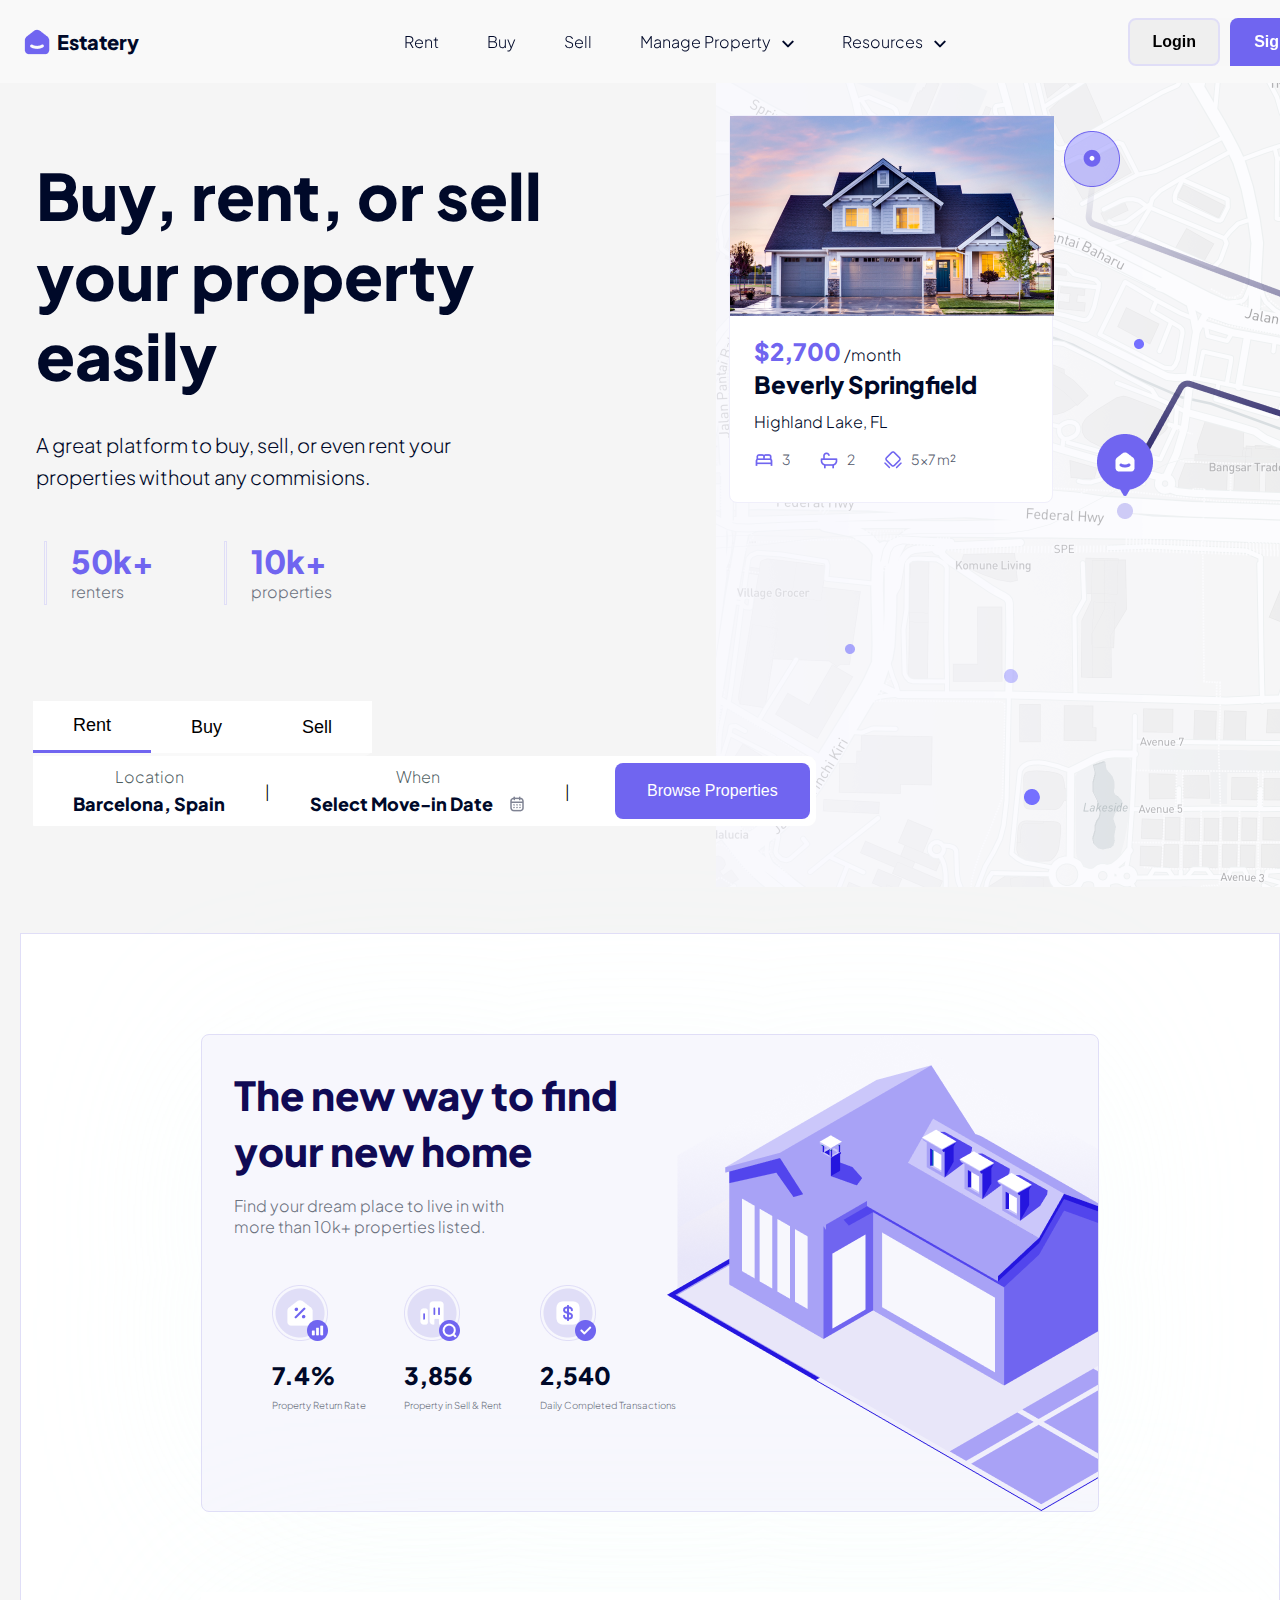
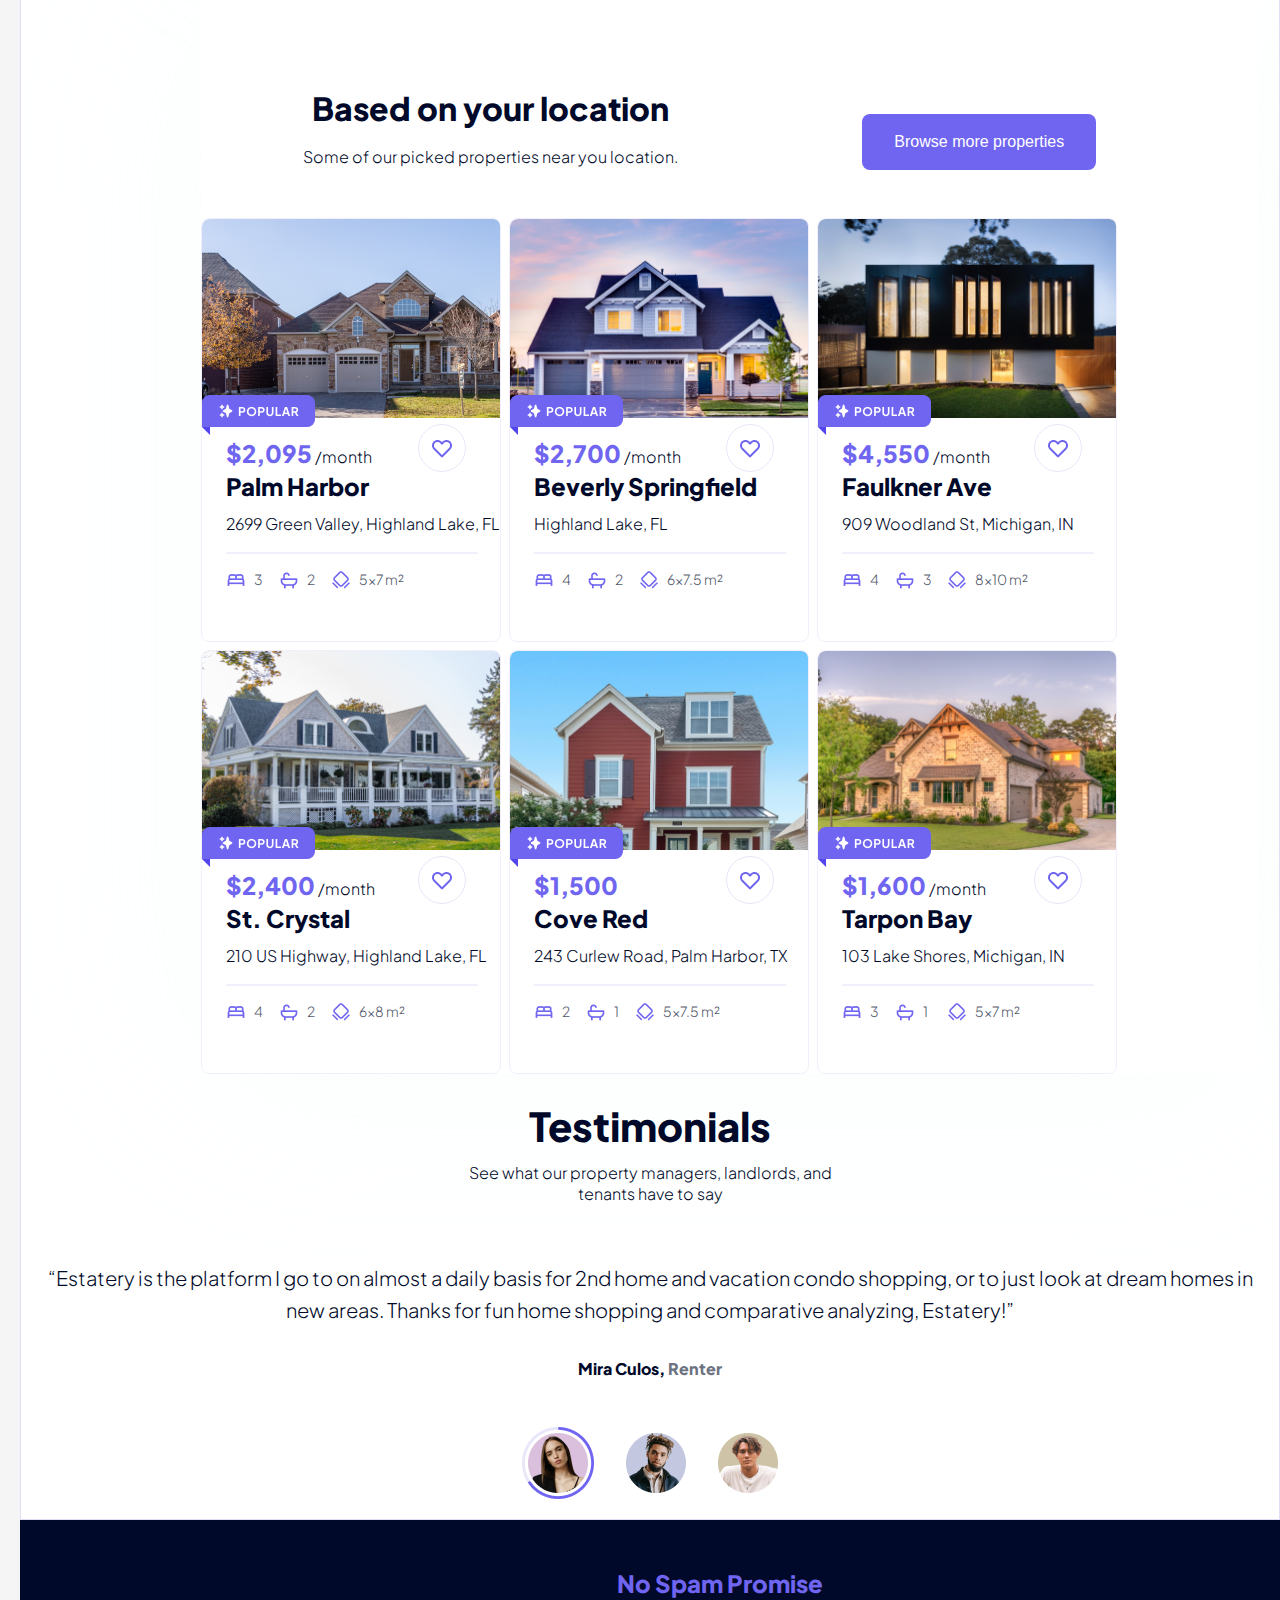
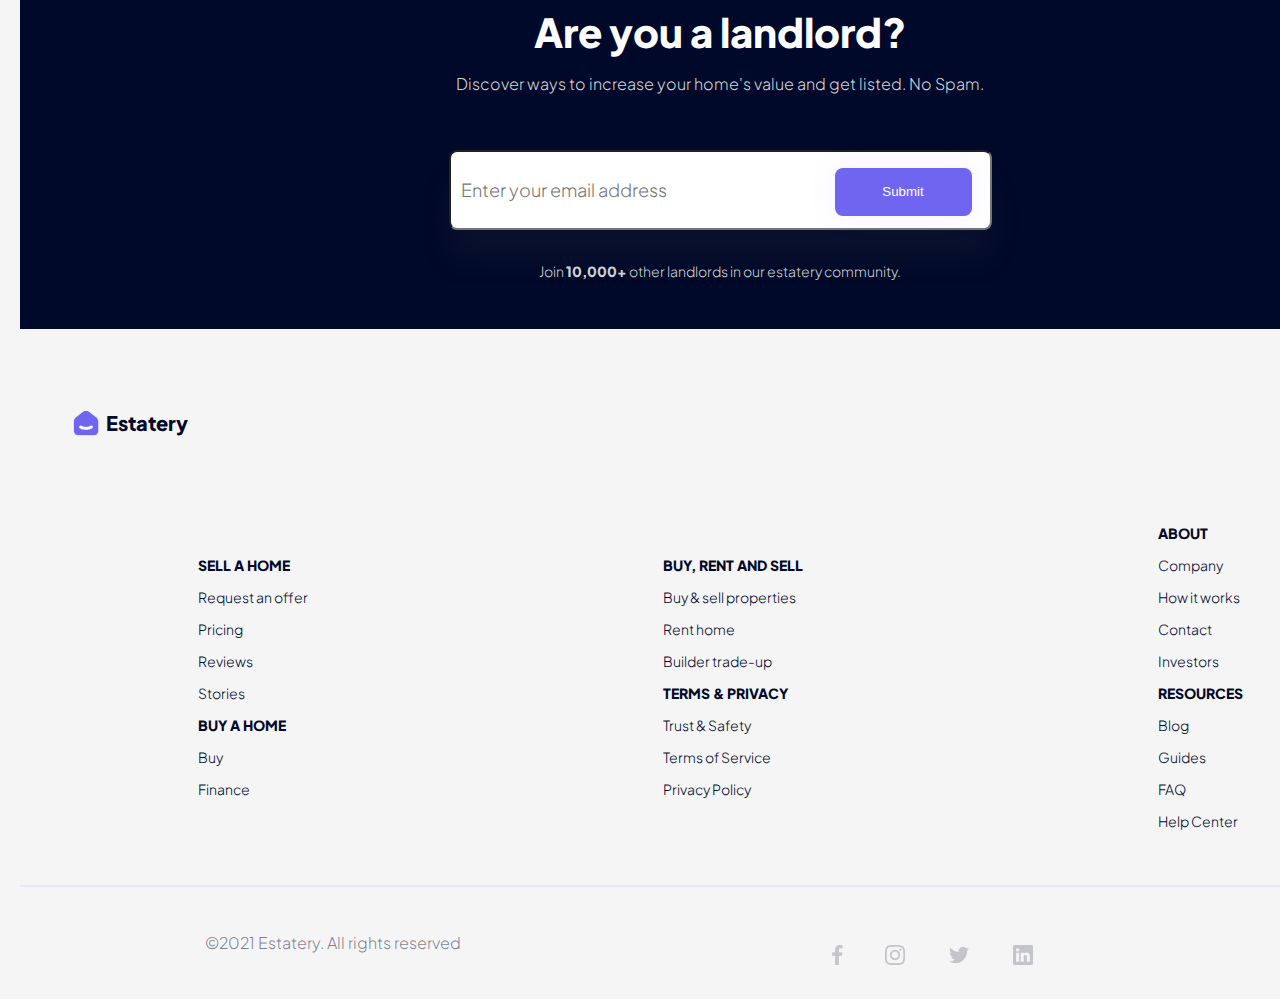
==== commit fda2367b: "edit bug" ====
--- a/index.html
+++ b/index.html
@@ -517,10 +517,7 @@
         </div>
         <div class="testimonials-content">
           <p class="testimonials-content_text">
-            “Estatery is the platform I go to on almost a daily basis for 2nd
-            home and vacation condo shopping, or to just look at dream homes in
-            new areas. Thanks for fun home shopping and comparative analyzing,
-            Estatery!”
+            “Estatery is the platform I go to on almost a daily basis for 2nd home and vacation condo shopping, or to just look at dream homes in new areas. Thanks for fun home shopping and comparative analyzing, Estatery!”
           </p>
           <p class="author">Mira Culos, <span>Renter</span></p>
         </div>
--- a/assest/css/style.css
+++ b/assest/css/style.css
@@ -84,11 +84,13 @@
     height: 48px;
     background-color: var(--color-main);
     color: var(--color-text-btn);
-    border-radius: 8px;
     border: none;
     font-weight: 700;
     font-size: 1rem;
-    margin-right: 70px;
+    /* margin-right: 70px; */
+    padding: 12px 24px 12px 24px;
+    border-radius: 8px 0px 0px 0px;
+    text-wrap: nowrap;
 }
 .btn-secend {
     width: 92px;
@@ -567,6 +569,7 @@
     flex-direction: column;
     justify-content: center;
     align-items: center;
+    margin-top: 2rem;
 }
 
 .testimonials h3{
@@ -768,11 +771,7 @@
     flex-direction: row;
     margin-left: 24px;
 }
-.flex-main-footer {
-    display: flex;
-    justify-content: space-around;
-    align-items: center;
-}
+
 
 
 hr {
@@ -840,6 +839,10 @@
      backdrop-filter: blur(80px);
      flex-shrink: 0;
    }
+   .header-mobile {
+    margin-left: -25px;
+    justify-content: left;
+   }
    .main-box-header {
     display: flex;
     flex-direction: row-reverse;
@@ -874,7 +877,7 @@
     position: absolute;
     left: 5%;
     right: 5%;
-    max-width: 1200px;
+    /* max-width: 1200px; */
     
 }
 .box-selector {
@@ -924,11 +927,7 @@
     width: 16px;
     height: 16px;
 }
-    .main-content__text {
-      text-align: left;  
-      margin-top: 32px;
- 
-     }
+
       .main-content__heading {
           font-size: 4rem;
           text-align: left;
@@ -1030,7 +1029,9 @@
 
   .location-home__text-wrapper {
     flex-direction: row;
-    justify-content: space-between;
+    justify-content: space-around;
+    margin-right: 5rem;
+    align-items: end;
 
   }
   .location-home-sections {
@@ -1038,15 +1039,14 @@
 
   }
 
-  .location-home-section {
+  /* .location-home-section {
     margin-bottom: 80px;
-}
+} */
 
 .main-content__text {
     text-align: left;  
-    margin-top: 32px;
-    margin-left: 3rem;
-
+    margin-top: 32px;   
+       
    }
    /* .main-box-header {
     display: flex;
@@ -1089,11 +1089,20 @@
     left: 9rem;
     top: 2rem;
 }
+
 .main-mini-img {
     width: 16vw;
     position: absolute;
     right: 5px;
 }
+.product-card {
+    width: 22%;
+    background-color: #fff;
+    border: 1.5px solid #7065F0
+
+}
+
+/* border: 1.5px solid #7065F0 */
 
 
 
@@ -1106,7 +1115,10 @@
   }
   
   .flex-main-footer {
-    display: flex;
+        display: flex;
+        justify-content: space-around;
+        align-items: center;
+    
 }
 
 .flex-footer {
